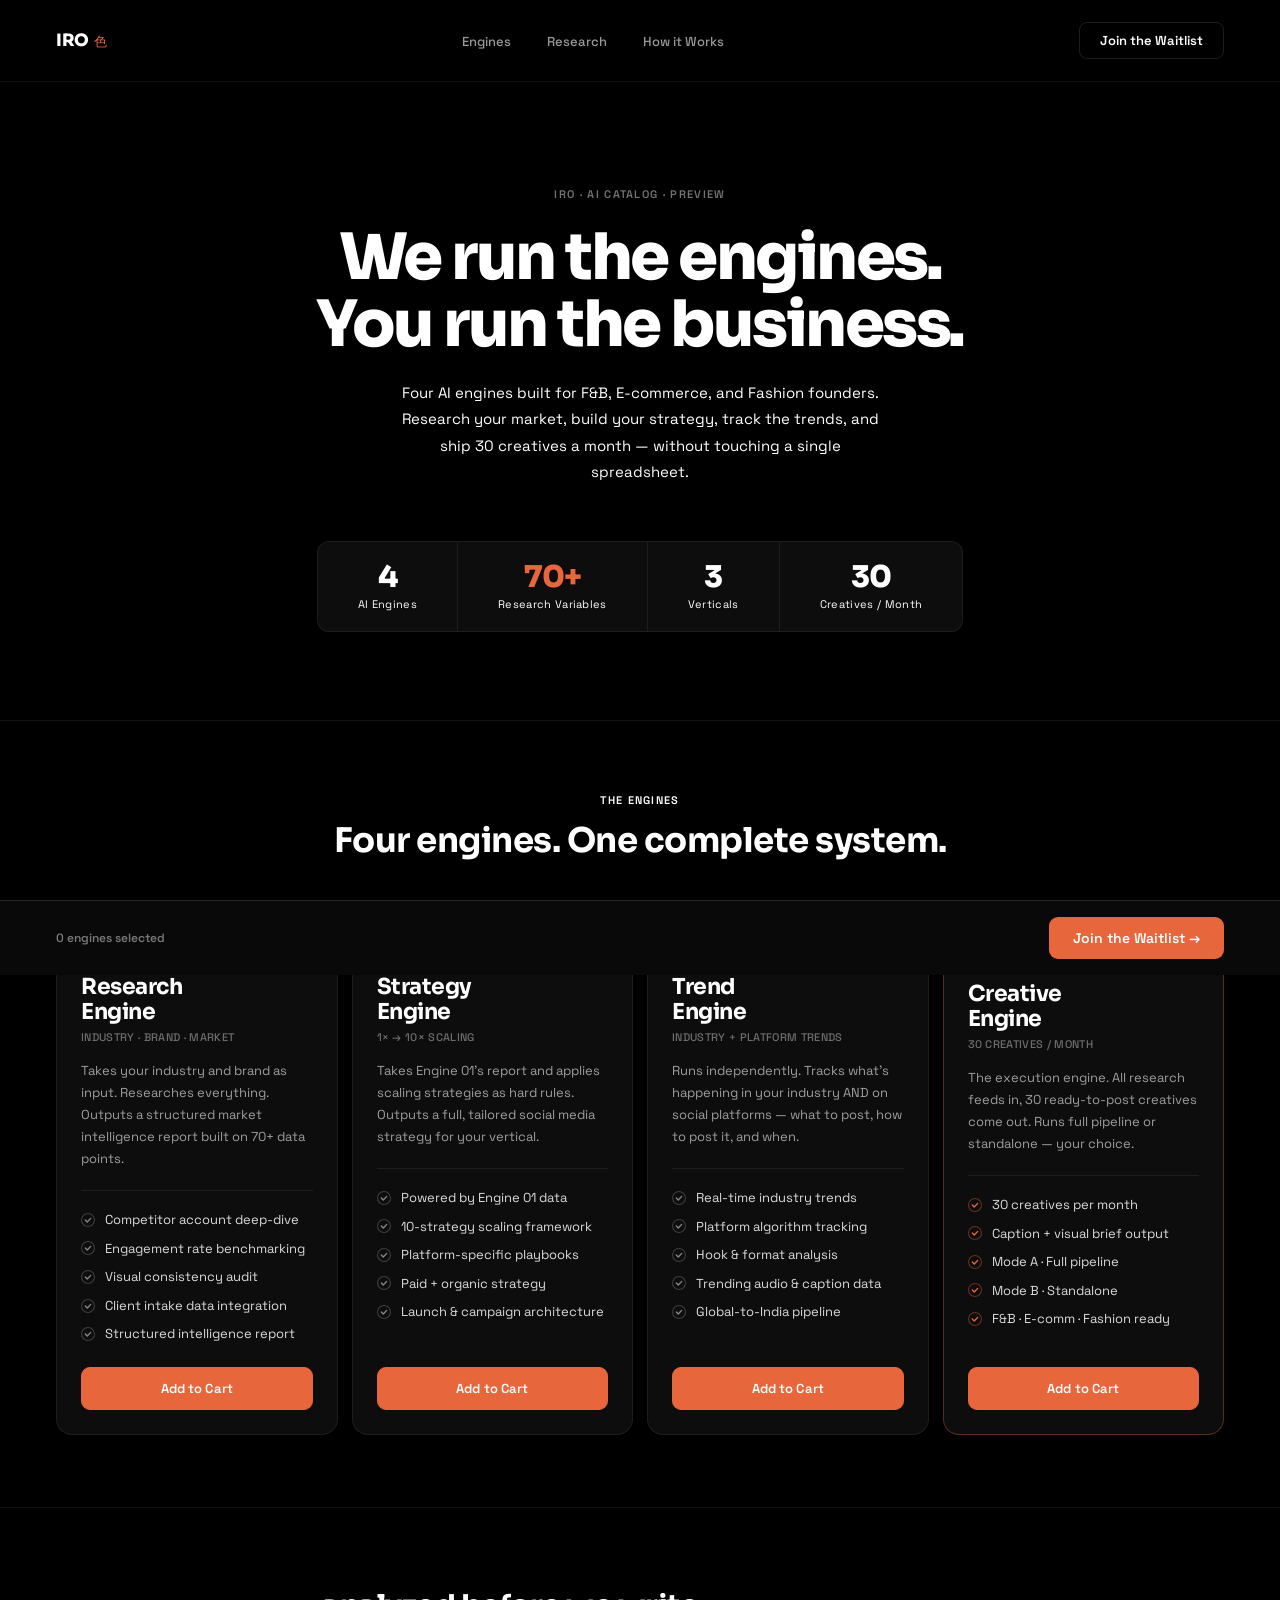
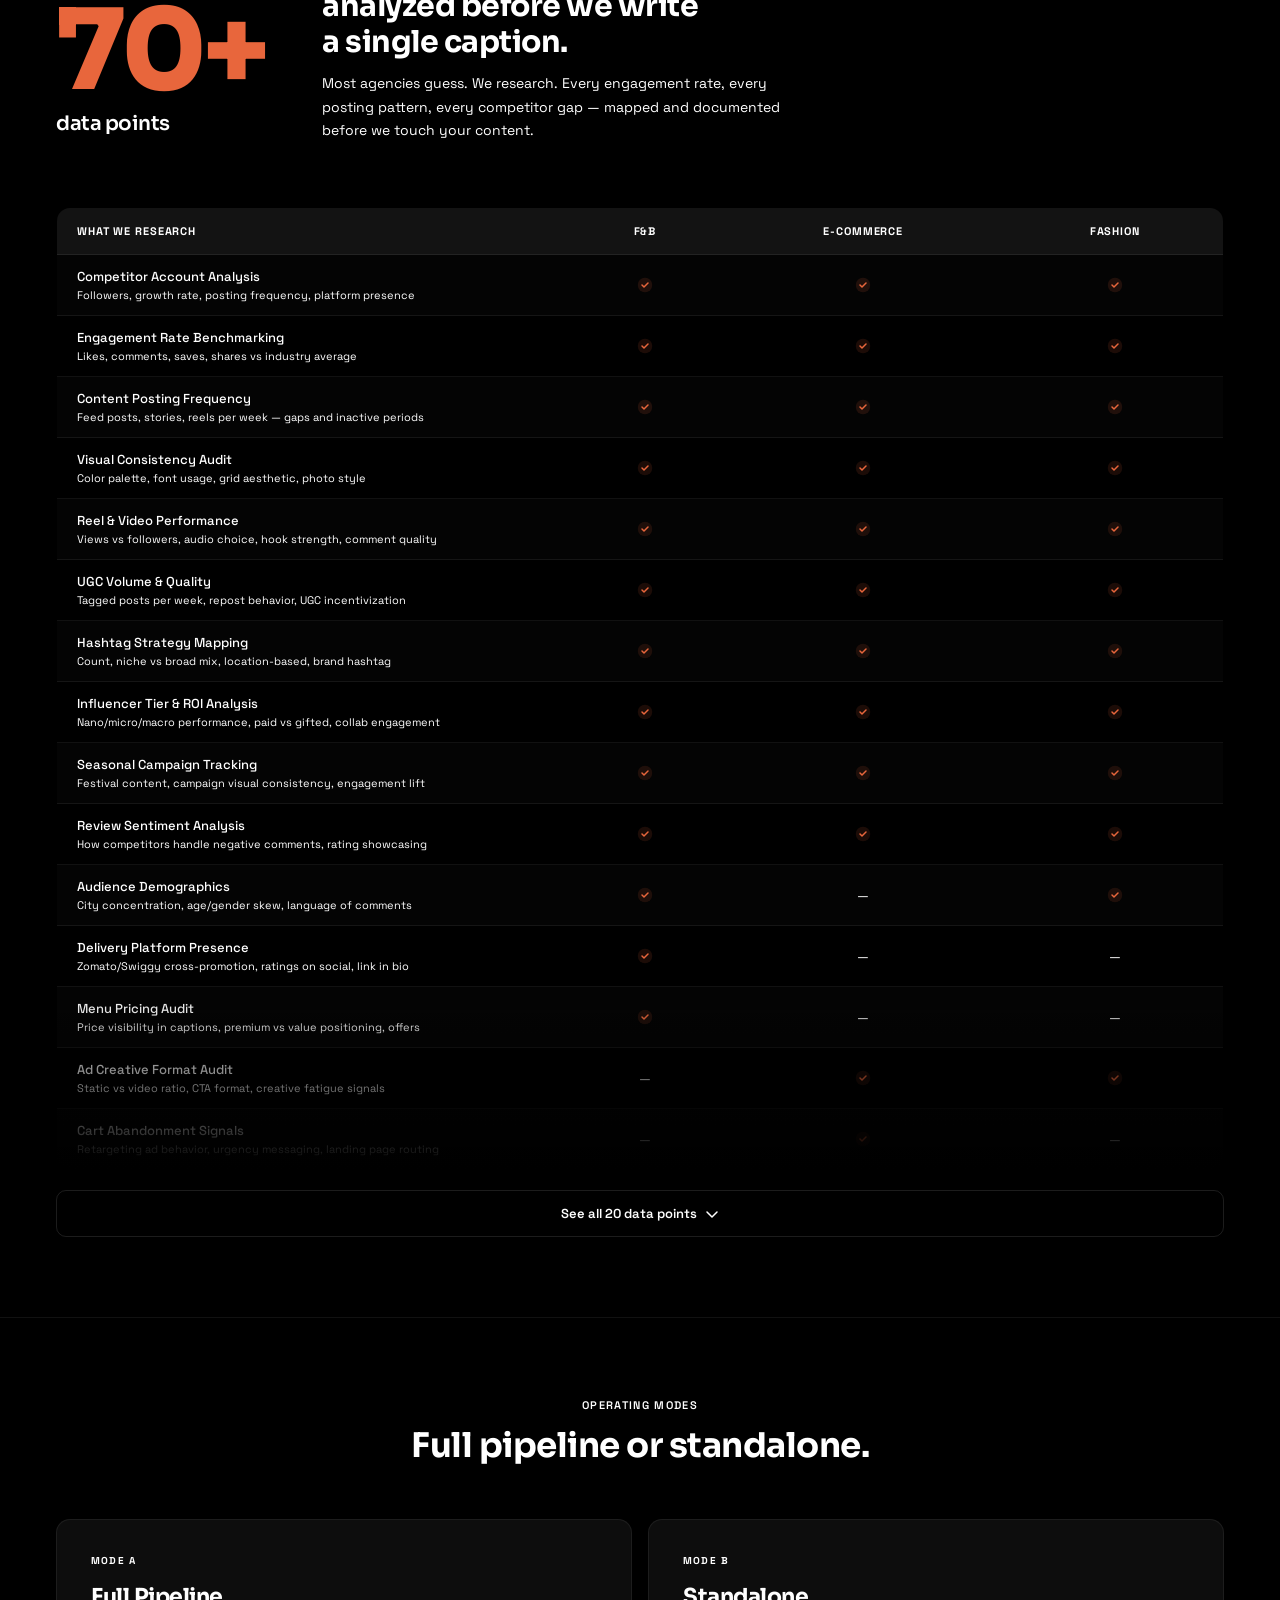
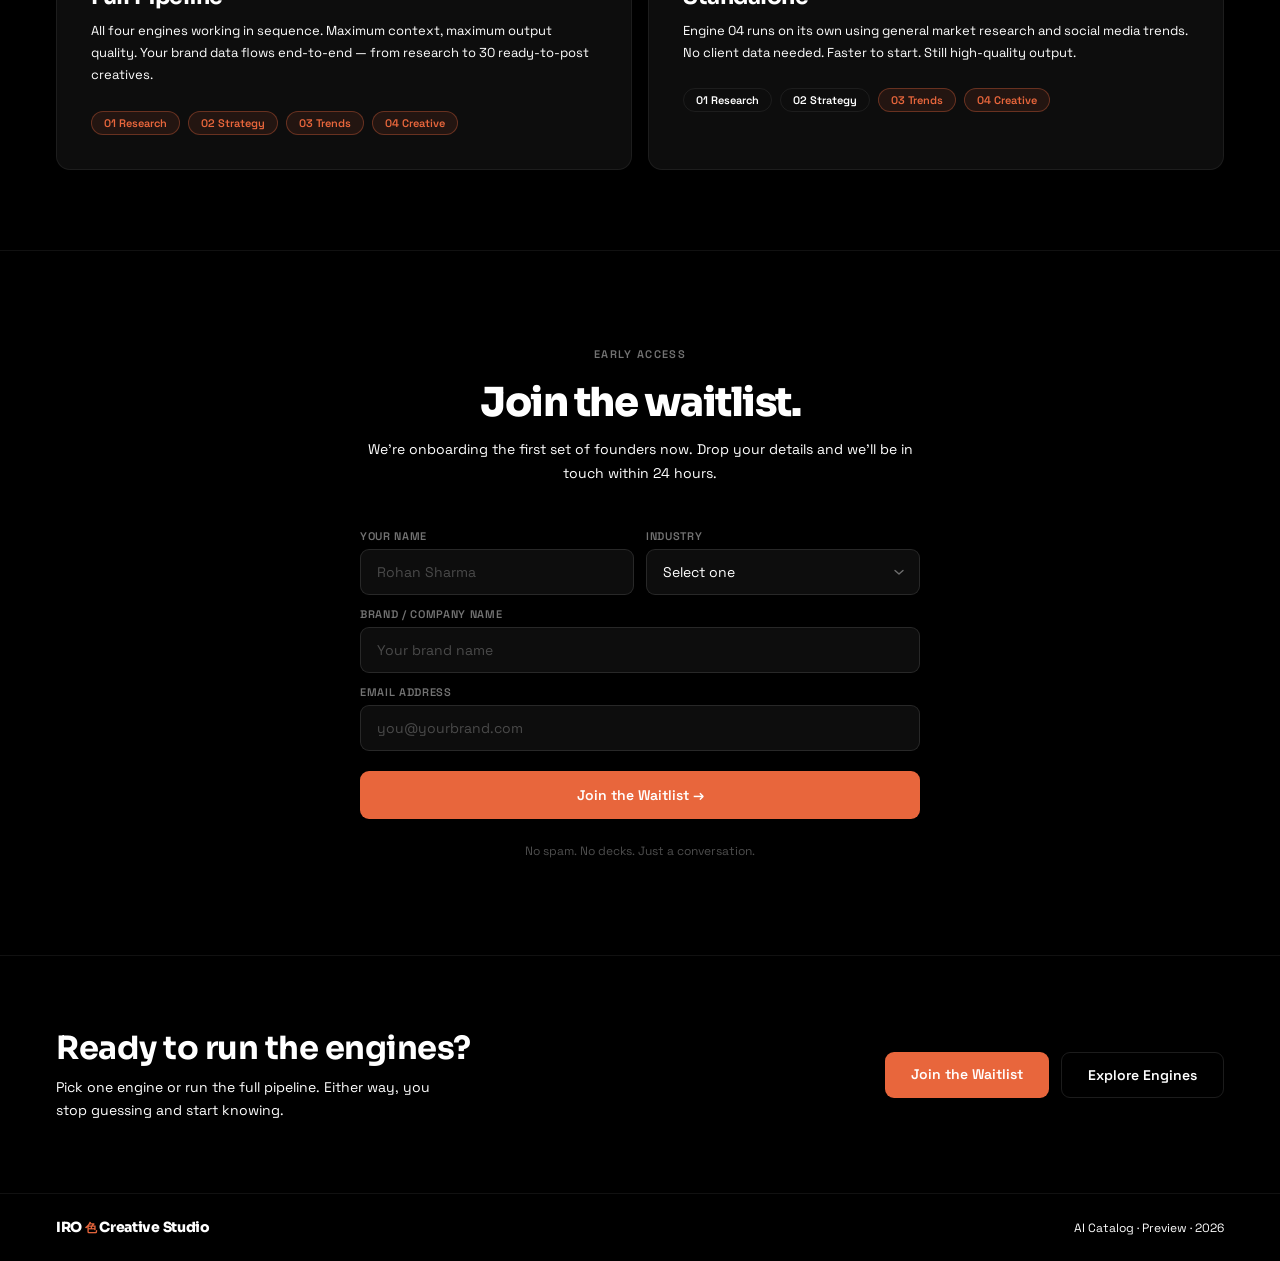
==== engines/index.html @ ab54329a "Add files via upload" ====
<!DOCTYPE html>
<html lang="en">
<head>
  <meta charset="UTF-8">
  <meta name="viewport" content="width=device-width, initial-scale=1.0">
  <title>IRO AI Engines — Research. Strategy. Trends. Creatives.</title>
  <meta name="description" content="Four AI engines built for F&B, E-commerce, and Fashion founders. Research your market, build your strategy, track trends, and ship 30 creatives a month.">
  <link rel="icon" type="image/svg+xml" href="../favicon.svg">
  <link rel="preconnect" href="https://fonts.googleapis.com">
  <link rel="preconnect" href="https://fonts.gstatic.com" crossorigin>
  <link href="https://fonts.googleapis.com/css2?family=Sora:wght@200;300;400;600;700;800&family=Space+Grotesk:wght@300;400;500;600;700&family=Noto+Serif+JP:wght@400;700&display=swap" rel="stylesheet">
  <link rel="stylesheet" href="../css/engines.css">
</head>
<body>

  <!-- NAV -->
  <nav>
    <a href="../" class="nav-logo">
      <span class="nav-logo-iro">IRO</span>
      <span class="nav-logo-kanji">色</span>
    </a>
    <ul class="nav-links">
      <li><a href="#engines">Engines</a></li>
      <li><a href="#research">Research</a></li>
      <li><a href="#modes">How it Works</a></li>
    </ul>
    <a href="#waitlist" class="nav-cta">Join the Waitlist</a>
  </nav>

  <!-- HERO -->
  <section class="hero">
    <span class="hero-eyebrow">IRO · AI Catalog · Preview</span>
    <h1>We run the engines.<br>You run the business.</h1>
    <p class="hero-desc">Four AI engines built for F&B, E-commerce, and Fashion founders. Research your market, build your strategy, track the trends, and ship 30 creatives a month — without touching a single spreadsheet.</p>
    <div class="hero-stats">
      <div class="hero-stat">
        <span class="hero-stat-n">4</span>
        <span class="hero-stat-l">AI Engines</span>
      </div>
      <div class="hero-stat">
        <span class="hero-stat-n accent">70+</span>
        <span class="hero-stat-l">Research Variables</span>
      </div>
      <div class="hero-stat">
        <span class="hero-stat-n">3</span>
        <span class="hero-stat-l">Verticals</span>
      </div>
      <div class="hero-stat">
        <span class="hero-stat-n">30</span>
        <span class="hero-stat-l">Creatives / Month</span>
      </div>
    </div>
  </section>

  <!-- ENGINE CARDS -->
  <section class="engines-section" id="engines">
    <p class="section-eyebrow">The Engines</p>
    <h2 class="section-title">Four engines. One complete system.</h2>

    <div class="cards-grid">

      <!-- 01 -->
      <div class="engine-card" id="card-1">
        <div class="card-top"><span class="card-num">ENGINE 01</span></div>
        <h3 class="card-name">Research<br>Engine</h3>
        <p class="card-tagline">Industry · Brand · Market</p>
        <p class="card-desc">Takes your industry and brand as input. Researches everything. Outputs a structured market intelligence report built on 70+ data points.</p>
        <ul class="card-features">
          <li>
            <svg class="check-reg" viewBox="0 0 13 13" fill="none"><circle cx="6.5" cy="6.5" r="6" stroke="rgba(255,255,255,0.2)" stroke-width="1"/><path d="M4 6.5L5.8 8.3L9 5" stroke="rgba(255,255,255,0.5)" stroke-width="1.3" stroke-linecap="round" stroke-linejoin="round"/></svg>
            Competitor account deep-dive
          </li>
          <li>
            <svg class="check-reg" viewBox="0 0 13 13" fill="none"><circle cx="6.5" cy="6.5" r="6" stroke="rgba(255,255,255,0.2)" stroke-width="1"/><path d="M4 6.5L5.8 8.3L9 5" stroke="rgba(255,255,255,0.5)" stroke-width="1.3" stroke-linecap="round" stroke-linejoin="round"/></svg>
            Engagement rate benchmarking
          </li>
          <li>
            <svg class="check-reg" viewBox="0 0 13 13" fill="none"><circle cx="6.5" cy="6.5" r="6" stroke="rgba(255,255,255,0.2)" stroke-width="1"/><path d="M4 6.5L5.8 8.3L9 5" stroke="rgba(255,255,255,0.5)" stroke-width="1.3" stroke-linecap="round" stroke-linejoin="round"/></svg>
            Visual consistency audit
          </li>
          <li>
            <svg class="check-reg" viewBox="0 0 13 13" fill="none"><circle cx="6.5" cy="6.5" r="6" stroke="rgba(255,255,255,0.2)" stroke-width="1"/><path d="M4 6.5L5.8 8.3L9 5" stroke="rgba(255,255,255,0.5)" stroke-width="1.3" stroke-linecap="round" stroke-linejoin="round"/></svg>
            Client intake data integration
          </li>
          <li>
            <svg class="check-reg" viewBox="0 0 13 13" fill="none"><circle cx="6.5" cy="6.5" r="6" stroke="rgba(255,255,255,0.2)" stroke-width="1"/><path d="M4 6.5L5.8 8.3L9 5" stroke="rgba(255,255,255,0.5)" stroke-width="1.3" stroke-linecap="round" stroke-linejoin="round"/></svg>
            Structured intelligence report
          </li>
        </ul>
        <button class="card-btn" onclick="toggleEngine(1, 'Research Engine', false)">Add to Cart</button>
      </div>

      <!-- 02 -->
      <div class="engine-card" id="card-2">
        <div class="card-top"><span class="card-num">ENGINE 02</span></div>
        <h3 class="card-name">Strategy<br>Engine</h3>
        <p class="card-tagline">1× → 10× Scaling</p>
        <p class="card-desc">Takes Engine 01's report and applies scaling strategies as hard rules. Outputs a full, tailored social media strategy for your vertical.</p>
        <ul class="card-features">
          <li>
            <svg class="check-reg" viewBox="0 0 13 13" fill="none"><circle cx="6.5" cy="6.5" r="6" stroke="rgba(255,255,255,0.2)" stroke-width="1"/><path d="M4 6.5L5.8 8.3L9 5" stroke="rgba(255,255,255,0.5)" stroke-width="1.3" stroke-linecap="round" stroke-linejoin="round"/></svg>
            Powered by Engine 01 data
          </li>
          <li>
            <svg class="check-reg" viewBox="0 0 13 13" fill="none"><circle cx="6.5" cy="6.5" r="6" stroke="rgba(255,255,255,0.2)" stroke-width="1"/><path d="M4 6.5L5.8 8.3L9 5" stroke="rgba(255,255,255,0.5)" stroke-width="1.3" stroke-linecap="round" stroke-linejoin="round"/></svg>
            10-strategy scaling framework
          </li>
          <li>
            <svg class="check-reg" viewBox="0 0 13 13" fill="none"><circle cx="6.5" cy="6.5" r="6" stroke="rgba(255,255,255,0.2)" stroke-width="1"/><path d="M4 6.5L5.8 8.3L9 5" stroke="rgba(255,255,255,0.5)" stroke-width="1.3" stroke-linecap="round" stroke-linejoin="round"/></svg>
            Platform-specific playbooks
          </li>
          <li>
            <svg class="check-reg" viewBox="0 0 13 13" fill="none"><circle cx="6.5" cy="6.5" r="6" stroke="rgba(255,255,255,0.2)" stroke-width="1"/><path d="M4 6.5L5.8 8.3L9 5" stroke="rgba(255,255,255,0.5)" stroke-width="1.3" stroke-linecap="round" stroke-linejoin="round"/></svg>
            Paid + organic strategy
          </li>
          <li>
            <svg class="check-reg" viewBox="0 0 13 13" fill="none"><circle cx="6.5" cy="6.5" r="6" stroke="rgba(255,255,255,0.2)" stroke-width="1"/><path d="M4 6.5L5.8 8.3L9 5" stroke="rgba(255,255,255,0.5)" stroke-width="1.3" stroke-linecap="round" stroke-linejoin="round"/></svg>
            Launch & campaign architecture
          </li>
        </ul>
        <button class="card-btn" onclick="toggleEngine(2, 'Strategy Engine', false)">Add to Cart</button>
      </div>

      <!-- 03 -->
      <div class="engine-card" id="card-3">
        <div class="card-top"><span class="card-num">ENGINE 03</span></div>
        <h3 class="card-name">Trend<br>Engine</h3>
        <p class="card-tagline">Industry + Platform Trends</p>
        <p class="card-desc">Runs independently. Tracks what's happening in your industry AND on social platforms — what to post, how to post it, and when.</p>
        <ul class="card-features">
          <li>
            <svg class="check-reg" viewBox="0 0 13 13" fill="none"><circle cx="6.5" cy="6.5" r="6" stroke="rgba(255,255,255,0.2)" stroke-width="1"/><path d="M4 6.5L5.8 8.3L9 5" stroke="rgba(255,255,255,0.5)" stroke-width="1.3" stroke-linecap="round" stroke-linejoin="round"/></svg>
            Real-time industry trends
          </li>
          <li>
            <svg class="check-reg" viewBox="0 0 13 13" fill="none"><circle cx="6.5" cy="6.5" r="6" stroke="rgba(255,255,255,0.2)" stroke-width="1"/><path d="M4 6.5L5.8 8.3L9 5" stroke="rgba(255,255,255,0.5)" stroke-width="1.3" stroke-linecap="round" stroke-linejoin="round"/></svg>
            Platform algorithm tracking
          </li>
          <li>
            <svg class="check-reg" viewBox="0 0 13 13" fill="none"><circle cx="6.5" cy="6.5" r="6" stroke="rgba(255,255,255,0.2)" stroke-width="1"/><path d="M4 6.5L5.8 8.3L9 5" stroke="rgba(255,255,255,0.5)" stroke-width="1.3" stroke-linecap="round" stroke-linejoin="round"/></svg>
            Hook & format analysis
          </li>
          <li>
            <svg class="check-reg" viewBox="0 0 13 13" fill="none"><circle cx="6.5" cy="6.5" r="6" stroke="rgba(255,255,255,0.2)" stroke-width="1"/><path d="M4 6.5L5.8 8.3L9 5" stroke="rgba(255,255,255,0.5)" stroke-width="1.3" stroke-linecap="round" stroke-linejoin="round"/></svg>
            Trending audio & caption data
          </li>
          <li>
            <svg class="check-reg" viewBox="0 0 13 13" fill="none"><circle cx="6.5" cy="6.5" r="6" stroke="rgba(255,255,255,0.2)" stroke-width="1"/><path d="M4 6.5L5.8 8.3L9 5" stroke="rgba(255,255,255,0.5)" stroke-width="1.3" stroke-linecap="round" stroke-linejoin="round"/></svg>
            Global-to-India pipeline
          </li>
        </ul>
        <button class="card-btn" onclick="toggleEngine(3, 'Trend Engine', false)">Add to Cart</button>
      </div>

      <!-- 04 — FEATURED -->
      <div class="engine-card featured" id="card-4">
        <div class="card-top">
          <span class="card-num">ENGINE 04</span>
          <span class="card-badge">Core Output</span>
        </div>
        <h3 class="card-name">Creative<br>Engine</h3>
        <p class="card-tagline">30 Creatives / Month</p>
        <p class="card-desc">The execution engine. All research feeds in, 30 ready-to-post creatives come out. Runs full pipeline or standalone — your choice.</p>
        <ul class="card-features">
          <li>
            <svg class="check-feat" viewBox="0 0 13 13" fill="none"><circle cx="6.5" cy="6.5" r="6" stroke="rgba(232,102,60,0.4)" stroke-width="1"/><path d="M4 6.5L5.8 8.3L9 5" stroke="#E8663C" stroke-width="1.3" stroke-linecap="round" stroke-linejoin="round"/></svg>
            30 creatives per month
          </li>
          <li>
            <svg class="check-feat" viewBox="0 0 13 13" fill="none"><circle cx="6.5" cy="6.5" r="6" stroke="rgba(232,102,60,0.4)" stroke-width="1"/><path d="M4 6.5L5.8 8.3L9 5" stroke="#E8663C" stroke-width="1.3" stroke-linecap="round" stroke-linejoin="round"/></svg>
            Caption + visual brief output
          </li>
          <li>
            <svg class="check-feat" viewBox="0 0 13 13" fill="none"><circle cx="6.5" cy="6.5" r="6" stroke="rgba(232,102,60,0.4)" stroke-width="1"/><path d="M4 6.5L5.8 8.3L9 5" stroke="#E8663C" stroke-width="1.3" stroke-linecap="round" stroke-linejoin="round"/></svg>
            Mode A · Full pipeline
          </li>
          <li>
            <svg class="check-feat" viewBox="0 0 13 13" fill="none"><circle cx="6.5" cy="6.5" r="6" stroke="rgba(232,102,60,0.4)" stroke-width="1"/><path d="M4 6.5L5.8 8.3L9 5" stroke="#E8663C" stroke-width="1.3" stroke-linecap="round" stroke-linejoin="round"/></svg>
            Mode B · Standalone
          </li>
          <li>
            <svg class="check-feat" viewBox="0 0 13 13" fill="none"><circle cx="6.5" cy="6.5" r="6" stroke="rgba(232,102,60,0.4)" stroke-width="1"/><path d="M4 6.5L5.8 8.3L9 5" stroke="#E8663C" stroke-width="1.3" stroke-linecap="round" stroke-linejoin="round"/></svg>
            F&B · E-comm · Fashion ready
          </li>
        </ul>
        <button class="card-btn" onclick="toggleEngine(4, 'Creative Engine', true)">Add to Cart</button>
      </div>

    </div>
  </section>

  <!-- RESEARCH TABLE -->
  <section class="table-section" id="research">

    <div class="table-intro">
      <div class="table-intro-left">
        <span class="table-intro-num">70+</span>
        <span class="table-intro-unit">data points</span>
      </div>
      <div class="table-intro-right">
        <h2 class="table-intro-headline">analyzed before we write<br>a single caption.</h2>
        <p class="table-intro-sub">Most agencies guess. We research. Every engagement rate, every posting pattern, every competitor gap — mapped and documented before we touch your content.</p>
      </div>
    </div>

    <div class="table-wrap" id="tableWrap">
    <table class="research-table">
      <thead>
        <tr>
          <th style="width:44%">What we research</th>
          <th>F&B</th>
          <th>E-Commerce</th>
          <th>Fashion</th>
        </tr>
      </thead>
      <tbody id="tableVisible">
        <tr>
          <td><span class="row-label">Competitor Account Analysis</span><span class="row-sub">Followers, growth rate, posting frequency, platform presence</span></td>
          <td><svg class="chk" viewBox="0 0 16 16" fill="none"><circle cx="8" cy="8" r="7.25" fill="#E8663C" opacity="0.12"/><path d="M5 8L7 10L11 6" stroke="#E8663C" stroke-width="1.5" stroke-linecap="round" stroke-linejoin="round"/></svg></td>
          <td><svg class="chk" viewBox="0 0 16 16" fill="none"><circle cx="8" cy="8" r="7.25" fill="#E8663C" opacity="0.12"/><path d="M5 8L7 10L11 6" stroke="#E8663C" stroke-width="1.5" stroke-linecap="round" stroke-linejoin="round"/></svg></td>
          <td><svg class="chk" viewBox="0 0 16 16" fill="none"><circle cx="8" cy="8" r="7.25" fill="#E8663C" opacity="0.12"/><path d="M5 8L7 10L11 6" stroke="#E8663C" stroke-width="1.5" stroke-linecap="round" stroke-linejoin="round"/></svg></td>
        </tr>
        <tr>
          <td><span class="row-label">Engagement Rate Benchmarking</span><span class="row-sub">Likes, comments, saves, shares vs industry average</span></td>
          <td><svg class="chk" viewBox="0 0 16 16" fill="none"><circle cx="8" cy="8" r="7.25" fill="#E8663C" opacity="0.12"/><path d="M5 8L7 10L11 6" stroke="#E8663C" stroke-width="1.5" stroke-linecap="round" stroke-linejoin="round"/></svg></td>
          <td><svg class="chk" viewBox="0 0 16 16" fill="none"><circle cx="8" cy="8" r="7.25" fill="#E8663C" opacity="0.12"/><path d="M5 8L7 10L11 6" stroke="#E8663C" stroke-width="1.5" stroke-linecap="round" stroke-linejoin="round"/></svg></td>
          <td><svg class="chk" viewBox="0 0 16 16" fill="none"><circle cx="8" cy="8" r="7.25" fill="#E8663C" opacity="0.12"/><path d="M5 8L7 10L11 6" stroke="#E8663C" stroke-width="1.5" stroke-linecap="round" stroke-linejoin="round"/></svg></td>
        </tr>
        <tr>
          <td><span class="row-label">Content Posting Frequency</span><span class="row-sub">Feed posts, stories, reels per week — gaps and inactive periods</span></td>
          <td><svg class="chk" viewBox="0 0 16 16" fill="none"><circle cx="8" cy="8" r="7.25" fill="#E8663C" opacity="0.12"/><path d="M5 8L7 10L11 6" stroke="#E8663C" stroke-width="1.5" stroke-linecap="round" stroke-linejoin="round"/></svg></td>
          <td><svg class="chk" viewBox="0 0 16 16" fill="none"><circle cx="8" cy="8" r="7.25" fill="#E8663C" opacity="0.12"/><path d="M5 8L7 10L11 6" stroke="#E8663C" stroke-width="1.5" stroke-linecap="round" stroke-linejoin="round"/></svg></td>
          <td><svg class="chk" viewBox="0 0 16 16" fill="none"><circle cx="8" cy="8" r="7.25" fill="#E8663C" opacity="0.12"/><path d="M5 8L7 10L11 6" stroke="#E8663C" stroke-width="1.5" stroke-linecap="round" stroke-linejoin="round"/></svg></td>
        </tr>
        <tr>
          <td><span class="row-label">Visual Consistency Audit</span><span class="row-sub">Color palette, font usage, grid aesthetic, photo style</span></td>
          <td><svg class="chk" viewBox="0 0 16 16" fill="none"><circle cx="8" cy="8" r="7.25" fill="#E8663C" opacity="0.12"/><path d="M5 8L7 10L11 6" stroke="#E8663C" stroke-width="1.5" stroke-linecap="round" stroke-linejoin="round"/></svg></td>
          <td><svg class="chk" viewBox="0 0 16 16" fill="none"><circle cx="8" cy="8" r="7.25" fill="#E8663C" opacity="0.12"/><path d="M5 8L7 10L11 6" stroke="#E8663C" stroke-width="1.5" stroke-linecap="round" stroke-linejoin="round"/></svg></td>
          <td><svg class="chk" viewBox="0 0 16 16" fill="none"><circle cx="8" cy="8" r="7.25" fill="#E8663C" opacity="0.12"/><path d="M5 8L7 10L11 6" stroke="#E8663C" stroke-width="1.5" stroke-linecap="round" stroke-linejoin="round"/></svg></td>
        </tr>
        <tr>
          <td><span class="row-label">Reel & Video Performance</span><span class="row-sub">Views vs followers, audio choice, hook strength, comment quality</span></td>
          <td><svg class="chk" viewBox="0 0 16 16" fill="none"><circle cx="8" cy="8" r="7.25" fill="#E8663C" opacity="0.12"/><path d="M5 8L7 10L11 6" stroke="#E8663C" stroke-width="1.5" stroke-linecap="round" stroke-linejoin="round"/></svg></td>
          <td><svg class="chk" viewBox="0 0 16 16" fill="none"><circle cx="8" cy="8" r="7.25" fill="#E8663C" opacity="0.12"/><path d="M5 8L7 10L11 6" stroke="#E8663C" stroke-width="1.5" stroke-linecap="round" stroke-linejoin="round"/></svg></td>
          <td><svg class="chk" viewBox="0 0 16 16" fill="none"><circle cx="8" cy="8" r="7.25" fill="#E8663C" opacity="0.12"/><path d="M5 8L7 10L11 6" stroke="#E8663C" stroke-width="1.5" stroke-linecap="round" stroke-linejoin="round"/></svg></td>
        </tr>
        <tr>
          <td><span class="row-label">UGC Volume & Quality</span><span class="row-sub">Tagged posts per week, repost behavior, UGC incentivization</span></td>
          <td><svg class="chk" viewBox="0 0 16 16" fill="none"><circle cx="8" cy="8" r="7.25" fill="#E8663C" opacity="0.12"/><path d="M5 8L7 10L11 6" stroke="#E8663C" stroke-width="1.5" stroke-linecap="round" stroke-linejoin="round"/></svg></td>
          <td><svg class="chk" viewBox="0 0 16 16" fill="none"><circle cx="8" cy="8" r="7.25" fill="#E8663C" opacity="0.12"/><path d="M5 8L7 10L11 6" stroke="#E8663C" stroke-width="1.5" stroke-linecap="round" stroke-linejoin="round"/></svg></td>
          <td><svg class="chk" viewBox="0 0 16 16" fill="none"><circle cx="8" cy="8" r="7.25" fill="#E8663C" opacity="0.12"/><path d="M5 8L7 10L11 6" stroke="#E8663C" stroke-width="1.5" stroke-linecap="round" stroke-linejoin="round"/></svg></td>
        </tr>
        <tr>
          <td><span class="row-label">Hashtag Strategy Mapping</span><span class="row-sub">Count, niche vs broad mix, location-based, brand hashtag</span></td>
          <td><svg class="chk" viewBox="0 0 16 16" fill="none"><circle cx="8" cy="8" r="7.25" fill="#E8663C" opacity="0.12"/><path d="M5 8L7 10L11 6" stroke="#E8663C" stroke-width="1.5" stroke-linecap="round" stroke-linejoin="round"/></svg></td>
          <td><svg class="chk" viewBox="0 0 16 16" fill="none"><circle cx="8" cy="8" r="7.25" fill="#E8663C" opacity="0.12"/><path d="M5 8L7 10L11 6" stroke="#E8663C" stroke-width="1.5" stroke-linecap="round" stroke-linejoin="round"/></svg></td>
          <td><svg class="chk" viewBox="0 0 16 16" fill="none"><circle cx="8" cy="8" r="7.25" fill="#E8663C" opacity="0.12"/><path d="M5 8L7 10L11 6" stroke="#E8663C" stroke-width="1.5" stroke-linecap="round" stroke-linejoin="round"/></svg></td>
        </tr>
        <tr>
          <td><span class="row-label">Influencer Tier & ROI Analysis</span><span class="row-sub">Nano/micro/macro performance, paid vs gifted, collab engagement</span></td>
          <td><svg class="chk" viewBox="0 0 16 16" fill="none"><circle cx="8" cy="8" r="7.25" fill="#E8663C" opacity="0.12"/><path d="M5 8L7 10L11 6" stroke="#E8663C" stroke-width="1.5" stroke-linecap="round" stroke-linejoin="round"/></svg></td>
          <td><svg class="chk" viewBox="0 0 16 16" fill="none"><circle cx="8" cy="8" r="7.25" fill="#E8663C" opacity="0.12"/><path d="M5 8L7 10L11 6" stroke="#E8663C" stroke-width="1.5" stroke-linecap="round" stroke-linejoin="round"/></svg></td>
          <td><svg class="chk" viewBox="0 0 16 16" fill="none"><circle cx="8" cy="8" r="7.25" fill="#E8663C" opacity="0.12"/><path d="M5 8L7 10L11 6" stroke="#E8663C" stroke-width="1.5" stroke-linecap="round" stroke-linejoin="round"/></svg></td>
        </tr>
        <tr>
          <td><span class="row-label">Seasonal Campaign Tracking</span><span class="row-sub">Festival content, campaign visual consistency, engagement lift</span></td>
          <td><svg class="chk" viewBox="0 0 16 16" fill="none"><circle cx="8" cy="8" r="7.25" fill="#E8663C" opacity="0.12"/><path d="M5 8L7 10L11 6" stroke="#E8663C" stroke-width="1.5" stroke-linecap="round" stroke-linejoin="round"/></svg></td>
          <td><svg class="chk" viewBox="0 0 16 16" fill="none"><circle cx="8" cy="8" r="7.25" fill="#E8663C" opacity="0.12"/><path d="M5 8L7 10L11 6" stroke="#E8663C" stroke-width="1.5" stroke-linecap="round" stroke-linejoin="round"/></svg></td>
          <td><svg class="chk" viewBox="0 0 16 16" fill="none"><circle cx="8" cy="8" r="7.25" fill="#E8663C" opacity="0.12"/><path d="M5 8L7 10L11 6" stroke="#E8663C" stroke-width="1.5" stroke-linecap="round" stroke-linejoin="round"/></svg></td>
        </tr>
        <tr>
          <td><span class="row-label">Review Sentiment Analysis</span><span class="row-sub">How competitors handle negative comments, rating showcasing</span></td>
          <td><svg class="chk" viewBox="0 0 16 16" fill="none"><circle cx="8" cy="8" r="7.25" fill="#E8663C" opacity="0.12"/><path d="M5 8L7 10L11 6" stroke="#E8663C" stroke-width="1.5" stroke-linecap="round" stroke-linejoin="round"/></svg></td>
          <td><svg class="chk" viewBox="0 0 16 16" fill="none"><circle cx="8" cy="8" r="7.25" fill="#E8663C" opacity="0.12"/><path d="M5 8L7 10L11 6" stroke="#E8663C" stroke-width="1.5" stroke-linecap="round" stroke-linejoin="round"/></svg></td>
          <td><svg class="chk" viewBox="0 0 16 16" fill="none"><circle cx="8" cy="8" r="7.25" fill="#E8663C" opacity="0.12"/><path d="M5 8L7 10L11 6" stroke="#E8663C" stroke-width="1.5" stroke-linecap="round" stroke-linejoin="round"/></svg></td>
        </tr>
        <tr>
          <td><span class="row-label">Audience Demographics</span><span class="row-sub">City concentration, age/gender skew, language of comments</span></td>
          <td><svg class="chk" viewBox="0 0 16 16" fill="none"><circle cx="8" cy="8" r="7.25" fill="#E8663C" opacity="0.12"/><path d="M5 8L7 10L11 6" stroke="#E8663C" stroke-width="1.5" stroke-linecap="round" stroke-linejoin="round"/></svg></td>
          <td class="cell-no">—</td>
          <td><svg class="chk" viewBox="0 0 16 16" fill="none"><circle cx="8" cy="8" r="7.25" fill="#E8663C" opacity="0.12"/><path d="M5 8L7 10L11 6" stroke="#E8663C" stroke-width="1.5" stroke-linecap="round" stroke-linejoin="round"/></svg></td>
        </tr>
        <tr>
          <td><span class="row-label">Delivery Platform Presence</span><span class="row-sub">Zomato/Swiggy cross-promotion, ratings on social, link in bio</span></td>
          <td><svg class="chk" viewBox="0 0 16 16" fill="none"><circle cx="8" cy="8" r="7.25" fill="#E8663C" opacity="0.12"/><path d="M5 8L7 10L11 6" stroke="#E8663C" stroke-width="1.5" stroke-linecap="round" stroke-linejoin="round"/></svg></td>
          <td class="cell-no">—</td>
          <td class="cell-no">—</td>
        </tr>
        <tr>
          <td><span class="row-label">Menu Pricing Audit</span><span class="row-sub">Price visibility in captions, premium vs value positioning, offers</span></td>
          <td><svg class="chk" viewBox="0 0 16 16" fill="none"><circle cx="8" cy="8" r="7.25" fill="#E8663C" opacity="0.12"/><path d="M5 8L7 10L11 6" stroke="#E8663C" stroke-width="1.5" stroke-linecap="round" stroke-linejoin="round"/></svg></td>
          <td class="cell-no">—</td>
          <td class="cell-no">—</td>
        </tr>
        <tr>
          <td><span class="row-label">Ad Creative Format Audit</span><span class="row-sub">Static vs video ratio, CTA format, creative fatigue signals</span></td>
          <td class="cell-no">—</td>
          <td><svg class="chk" viewBox="0 0 16 16" fill="none"><circle cx="8" cy="8" r="7.25" fill="#E8663C" opacity="0.12"/><path d="M5 8L7 10L11 6" stroke="#E8663C" stroke-width="1.5" stroke-linecap="round" stroke-linejoin="round"/></svg></td>
          <td><svg class="chk" viewBox="0 0 16 16" fill="none"><circle cx="8" cy="8" r="7.25" fill="#E8663C" opacity="0.12"/><path d="M5 8L7 10L11 6" stroke="#E8663C" stroke-width="1.5" stroke-linecap="round" stroke-linejoin="round"/></svg></td>
        </tr>
        <tr>
          <td><span class="row-label">Cart Abandonment Signals</span><span class="row-sub">Retargeting ad behavior, urgency messaging, landing page routing</span></td>
          <td class="cell-no">—</td>
          <td><svg class="chk" viewBox="0 0 16 16" fill="none"><circle cx="8" cy="8" r="7.25" fill="#E8663C" opacity="0.12"/><path d="M5 8L7 10L11 6" stroke="#E8663C" stroke-width="1.5" stroke-linecap="round" stroke-linejoin="round"/></svg></td>
          <td class="cell-no">—</td>
        </tr>
      </tbody>
      <!-- rows 16–20 hidden until "See more" -->
      <tbody id="tableExtra" class="table-extra-rows">
        <tr>
          <td><span class="row-label">Platform Diversification</span><span class="row-sub">Which platforms active, content repurposing, strongest channel</span></td>
          <td class="cell-no">—</td>
          <td><svg class="chk" viewBox="0 0 16 16" fill="none"><circle cx="8" cy="8" r="7.25" fill="#E8663C" opacity="0.12"/><path d="M5 8L7 10L11 6" stroke="#E8663C" stroke-width="1.5" stroke-linecap="round" stroke-linejoin="round"/></svg></td>
          <td><svg class="chk" viewBox="0 0 16 16" fill="none"><circle cx="8" cy="8" r="7.25" fill="#E8663C" opacity="0.12"/><path d="M5 8L7 10L11 6" stroke="#E8663C" stroke-width="1.5" stroke-linecap="round" stroke-linejoin="round"/></svg></td>
        </tr>
        <tr>
          <td><span class="row-label">Trend Adoption Speed</span><span class="row-sub">Days from trend emergence to post, lead vs follow patterns</span></td>
          <td class="cell-no">—</td>
          <td><svg class="chk" viewBox="0 0 16 16" fill="none"><circle cx="8" cy="8" r="7.25" fill="#E8663C" opacity="0.12"/><path d="M5 8L7 10L11 6" stroke="#E8663C" stroke-width="1.5" stroke-linecap="round" stroke-linejoin="round"/></svg></td>
          <td><svg class="chk" viewBox="0 0 16 16" fill="none"><circle cx="8" cy="8" r="7.25" fill="#E8663C" opacity="0.12"/><path d="M5 8L7 10L11 6" stroke="#E8663C" stroke-width="1.5" stroke-linecap="round" stroke-linejoin="round"/></svg></td>
        </tr>
        <tr>
          <td><span class="row-label">Lookbook & Try-On Content</span><span class="row-sub">Format, model diversity, engagement vs product-only posts</span></td>
          <td class="cell-no">—</td>
          <td class="cell-no">—</td>
          <td><svg class="chk" viewBox="0 0 16 16" fill="none"><circle cx="8" cy="8" r="7.25" fill="#E8663C" opacity="0.12"/><path d="M5 8L7 10L11 6" stroke="#E8663C" stroke-width="1.5" stroke-linecap="round" stroke-linejoin="round"/></svg></td>
        </tr>
        <tr>
          <td><span class="row-label">Size Inclusivity Signals</span><span class="row-sub">Size range in content, model diversity, caption language</span></td>
          <td class="cell-no">—</td>
          <td class="cell-no">—</td>
          <td><svg class="chk" viewBox="0 0 16 16" fill="none"><circle cx="8" cy="8" r="7.25" fill="#E8663C" opacity="0.12"/><path d="M5 8L7 10L11 6" stroke="#E8663C" stroke-width="1.5" stroke-linecap="round" stroke-linejoin="round"/></svg></td>
        </tr>
        <tr>
          <td><span class="row-label">Sustainability Messaging Audit</span><span class="row-sub">Greenwashing signals, certifications, sourcing transparency</span></td>
          <td class="cell-no">—</td>
          <td class="cell-no">—</td>
          <td><svg class="chk" viewBox="0 0 16 16" fill="none"><circle cx="8" cy="8" r="7.25" fill="#E8663C" opacity="0.12"/><path d="M5 8L7 10L11 6" stroke="#E8663C" stroke-width="1.5" stroke-linecap="round" stroke-linejoin="round"/></svg></td>
        </tr>
      </tbody>
    </table>

    <div class="table-gradient" id="tableGradient"></div>
    </div>

    <button class="see-more-btn" id="seeMoreBtn" onclick="toggleTable()">
      <span id="seeMoreLabel">See all 20 data points</span>
      <svg width="14" height="14" viewBox="0 0 14 14" fill="none">
        <path d="M2 5L7 10L12 5" stroke="currentColor" stroke-width="1.5" stroke-linecap="round" stroke-linejoin="round"/>
      </svg>
    </button>

  </section>

  <!-- MODES -->
  <section class="modes-section" id="modes">
    <p class="section-eyebrow">Operating Modes</p>
    <h2 class="section-title">Full pipeline or standalone.</h2>
    <div class="modes-grid">
      <div class="mode-card">
        <span class="mode-label">Mode A</span>
        <h3 class="mode-name">Full Pipeline</h3>
        <p class="mode-desc">All four engines working in sequence. Maximum context, maximum output quality. Your brand data flows end-to-end — from research to 30 ready-to-post creatives.</p>
        <div class="mode-tags">
          <span class="mode-tag on">01 Research</span>
          <span class="mode-tag on">02 Strategy</span>
          <span class="mode-tag on">03 Trends</span>
          <span class="mode-tag on">04 Creative</span>
        </div>
      </div>
      <div class="mode-card">
        <span class="mode-label">Mode B</span>
        <h3 class="mode-name">Standalone</h3>
        <p class="mode-desc">Engine 04 runs on its own using general market research and social media trends. No client data needed. Faster to start. Still high-quality output.</p>
        <div class="mode-tags">
          <span class="mode-tag">01 Research</span>
          <span class="mode-tag">02 Strategy</span>
          <span class="mode-tag on">03 Trends</span>
          <span class="mode-tag on">04 Creative</span>
        </div>
      </div>
    </div>
  </section>

  <!-- WAITLIST -->
  <section class="waitlist-section" id="waitlist">
    <div class="waitlist-inner">
      <span class="waitlist-eyebrow">Early Access</span>
      <h2 class="waitlist-title">Join the waitlist.</h2>
      <p class="waitlist-sub">We're onboarding the first set of founders now. Drop your details and we'll be in touch within 24 hours.</p>

      <form class="waitlist-form" id="waitlistForm" onsubmit="submitWaitlist(event)">
        <div class="form-row">
          <div class="form-field">
            <label for="wl-name">Your Name</label>
            <input type="text" id="wl-name" placeholder="Rohan Sharma" required>
          </div>
          <div class="form-field">
            <label for="wl-industry">Industry</label>
            <select id="wl-industry" required>
              <option value="" disabled selected>Select one</option>
              <option value="fnb">Food & Beverage</option>
              <option value="ecomm">E-Commerce</option>
              <option value="fashion">Fashion & Retail</option>
              <option value="other">Other</option>
            </select>
          </div>
        </div>
        <div class="form-field">
          <label for="wl-brand">Brand / Company Name</label>
          <input type="text" id="wl-brand" placeholder="Your brand name" required>
        </div>
        <div class="form-field">
          <label for="wl-email">Email Address</label>
          <input type="email" id="wl-email" placeholder="you@yourbrand.com" required>
        </div>
        <button type="submit" class="form-submit">Join the Waitlist →</button>
        <p class="form-note">No spam. No decks. Just a conversation.</p>
      </form>

      <div class="waitlist-success" id="waitlistSuccess">
        <div class="success-icon">
          <svg width="22" height="22" viewBox="0 0 22 22" fill="none">
            <path d="M5 11L9 15L17 7" stroke="#E8663C" stroke-width="2" stroke-linecap="round" stroke-linejoin="round"/>
          </svg>
        </div>
        <h3 class="success-title">You're on the list.</h3>
        <p class="success-msg">We'll reach out within 24 hours.<br>Keep building.</p>
      </div>
    </div>
  </section>

  <!-- FOOTER CTA -->
  <section class="footer-cta">
    <div>
      <h2>Ready to run the engines?</h2>
      <p>Pick one engine or run the full pipeline. Either way, you stop guessing and start knowing.</p>
    </div>
    <div class="footer-btns">
      <a href="#waitlist" class="btn-orange">Join the Waitlist</a>
      <a href="#engines" class="btn-ghost">Explore Engines</a>
    </div>
  </section>

  <!-- SITE FOOTER -->
  <div class="site-footer">
    <span class="f-logo">IRO <span class="k">色</span> Creative Studio</span>
    <span class="f-note">AI Catalog · Preview · 2026</span>
  </div>

  <!-- STICKY BAR -->
  <div class="sticky-bar" id="stickyBar">
    <div class="sticky-left">
      <span class="sticky-count" id="stickyCount">0 engines selected</span>
      <div class="sticky-chips" id="stickyChips"></div>
    </div>
    <a href="#waitlist" class="sticky-cta" onclick="scrollToWaitlist(event)">Join the Waitlist →</a>
  </div>


  <script src="../js/engines.js"></script>
</body>
</html>
---- css/engines.css ----
/* ============================================================
   IRO Creative Studio — engines.css
   AI Engines product page styles.
   ============================================================ */

*, *::before, *::after { margin: 0; padding: 0; box-sizing: border-box; }

:root {
  --black:    #000000;
  --surface:  #0D0D0D;
  --surface2: #131313;
  --border:   rgba(255,255,255,0.065);
  --border-md:rgba(255,255,255,0.11);
  --orange:   #E8663C;
  --orange-lo: rgba(232,102,60,0.1);
  --orange-bd: rgba(232,102,60,0.35);
  --white:    #FFFFFF;
  --text:     #FFFFFF;
  --text-dim: #FFFFFF;
  --text-faint:#FFFFFF;
  --font-d: 'Sora', sans-serif;
  --font-b: 'Space Grotesk', sans-serif;
}

html { scroll-behavior: smooth; }
body {
  background: var(--black);
  color: var(--text);
  font-family: var(--font-b);
  min-height: 100vh;
  overflow-x: hidden;
  -webkit-font-smoothing: antialiased;
}

/* ─── NAV ─── */
nav {
  display: flex;
  align-items: center;
  justify-content: space-between;
  padding: 22px 56px;
  border-bottom: 1px solid var(--border);
  position: sticky;
  top: 0;
  background: rgba(0,0,0,0.92);
  backdrop-filter: blur(20px);
  -webkit-backdrop-filter: blur(20px);
  z-index: 100;
}
.nav-logo {
  display: flex;
  align-items: baseline;
  gap: 5px;
  text-decoration: none;
}
.nav-logo-iro {
  font-family: var(--font-d);
  font-weight: 800;
  font-size: 17px;
  color: var(--white);
  letter-spacing: -0.3px;
}
.nav-logo-kanji {
  font-size: 13px;
  color: var(--orange);
}
.nav-links {
  display: flex;
  align-items: center;
  gap: 36px;
  list-style: none;
}
.nav-links a {
  font-size: 13px;
  font-weight: 500;
  color: rgba(255,255,255,0.6);
  text-decoration: none;
  transition: color 0.2s;
}
.nav-links a:hover { color: var(--white); }
.nav-cta {
  font-family: var(--font-b);
  font-size: 13px;
  font-weight: 600;
  color: var(--white);
  background: transparent;
  border: 1px solid var(--border-md);
  border-radius: 8px;
  padding: 9px 20px;
  cursor: pointer;
  text-decoration: none;
  transition: border-color 0.2s, color 0.2s;
}
.nav-cta:hover { border-color: rgba(255,255,255,0.35); }

/* ─── HERO ─── */
.hero {
  text-align: center;
  padding: 100px 56px 88px;
  border-bottom: 1px solid var(--border);
}
.hero-eyebrow {
  display: inline-block;
  font-size: 11px;
  font-weight: 600;
  letter-spacing: 0.12em;
  text-transform: uppercase;
  color: rgba(255,255,255,0.45);
  margin-bottom: 24px;
}
.hero h1 {
  font-family: var(--font-d);
  font-size: clamp(38px, 5vw, 66px);
  font-weight: 800;
  letter-spacing: -2.5px;
  line-height: 1.04;
  color: var(--white);
  margin-bottom: 22px;
}
.hero-desc {
  font-size: 15px;
  line-height: 1.75;
  color: var(--text-dim);
  max-width: 480px;
  margin: 0 auto 56px;
}
.hero-stats {
  display: inline-flex;
  align-items: center;
  border: 1px solid var(--border);
  border-radius: 12px;
  background: var(--surface);
  overflow: hidden;
}
.hero-stat {
  padding: 20px 40px;
  border-right: 1px solid var(--border);
  text-align: center;
}
.hero-stat:last-child { border-right: none; }
.hero-stat-n {
  display: block;
  font-family: var(--font-d);
  font-size: 30px;
  font-weight: 800;
  color: var(--white);
  letter-spacing: -1px;
  line-height: 1;
}
.hero-stat-n.accent { color: var(--orange); }
.hero-stat-l {
  display: block;
  font-size: 11px;
  color: var(--text-dim);
  letter-spacing: 0.03em;
  margin-top: 5px;
}

/* ─── SHARED SECTION ─── */
.section-eyebrow {
  font-size: 11px;
  font-weight: 600;
  letter-spacing: 0.12em;
  text-transform: uppercase;
  color: var(--text-faint);
  text-align: center;
  margin-bottom: 12px;
}
.section-title {
  font-family: var(--font-d);
  font-size: clamp(24px, 3vw, 34px);
  font-weight: 700;
  letter-spacing: -0.5px;
  color: var(--white);
  text-align: center;
  margin-bottom: 52px;
}
.divider { height: 1px; background: var(--border); }

/* ─── ENGINE CARDS ─── */
.engines-section {
  padding: 72px 56px;
  border-bottom: 1px solid var(--border);
}
.cards-grid {
  display: grid;
  grid-template-columns: repeat(4, 1fr);
  gap: 14px;
}
.engine-card {
  background: var(--surface);
  border: 1px solid var(--border);
  border-radius: 16px;
  padding: 28px 24px 24px;
  display: flex;
  flex-direction: column;
  transition: border-color 0.3s ease, box-shadow 0.3s ease;
}
.engine-card:hover {
  border-color: var(--orange-bd);
  box-shadow: 0 0 0 1px var(--orange-lo), 0 8px 40px rgba(232,102,60,0.08);
}
.engine-card.featured {
  border-color: var(--orange-bd);
}
.engine-card.featured:hover {
  border-color: var(--orange);
  box-shadow: 0 0 0 1px rgba(232,102,60,0.25), 0 8px 48px rgba(232,102,60,0.14);
}
.engine-card.selected {
  border-color: var(--orange-bd) !important;
  box-shadow: 0 0 0 1px var(--orange-lo) !important;
}
.engine-card.featured.selected {
  border-color: var(--orange) !important;
}

.card-top {
  display: flex;
  align-items: center;
  justify-content: space-between;
  margin-bottom: 18px;
}
.card-num {
  font-family: var(--font-b);
  font-size: 10px;
  font-weight: 700;
  letter-spacing: 0.12em;
  text-transform: uppercase;
  color: rgba(255,255,255,0.3);
}
.card-badge {
  font-size: 9px;
  font-weight: 700;
  letter-spacing: 0.08em;
  text-transform: uppercase;
  color: var(--orange);
  background: var(--orange-lo);
  border: 1px solid var(--orange-bd);
  border-radius: 20px;
  padding: 3px 9px;
}
.card-name {
  font-family: var(--font-d);
  font-size: 22px;
  font-weight: 700;
  letter-spacing: -0.5px;
  color: var(--white);
  line-height: 1.15;
  margin-bottom: 5px;
}
.card-tagline {
  font-size: 11px;
  font-weight: 500;
  letter-spacing: 0.03em;
  color: rgba(255,255,255,0.4);
  margin-bottom: 16px;
  text-transform: uppercase;
}
.card-desc {
  font-size: 13px;
  line-height: 1.7;
  color: rgba(255,255,255,0.6);
  margin-bottom: 20px;
  padding-bottom: 20px;
  border-bottom: 1px solid var(--border);
}
.card-features {
  list-style: none;
  display: flex;
  flex-direction: column;
  gap: 11px;
  margin-bottom: 24px;
  flex: 1;
}
.card-features li {
  display: flex;
  align-items: center;
  gap: 10px;
  font-size: 13px;
  font-weight: 400;
  color: rgba(255,255,255,0.85);
  line-height: 1.35;
}
.check-reg {
  flex-shrink: 0;
  width: 14px;
  height: 14px;
}
.check-feat {
  flex-shrink: 0;
  width: 14px;
  height: 14px;
}

/* All cards get the same orange button */
.card-btn {
  display: block;
  width: 100%;
  text-align: center;
  font-family: var(--font-b);
  font-size: 13px;
  font-weight: 600;
  letter-spacing: 0.01em;
  padding: 12px;
  border-radius: 9px;
  cursor: pointer;
  transition: background 0.25s ease, color 0.25s ease, box-shadow 0.25s ease, border-color 0.25s ease;
  border: 1px solid var(--orange);
  background: var(--orange);
  color: var(--white);
}
.card-btn:hover {
  background: transparent;
  color: var(--orange);
  box-shadow: 0 0 20px rgba(232,102,60,0.18);
}
.card-btn.active {
  background: transparent;
  color: var(--orange);
}

/* ─── RESEARCH TABLE ─── */
.table-section {
  padding: 80px 56px;
  border-bottom: 1px solid var(--border);
}

.table-wrap {
  position: relative;
}
.table-extra-rows {
  display: none;
}
.table-extra-rows.open {
  display: table-row-group;
}
.table-gradient {
  position: absolute;
  bottom: 0; left: 0; right: 0;
  height: 180px;
  background: linear-gradient(to bottom, transparent 0%, #000000 100%);
  pointer-events: none;
  border-radius: 0 0 14px 14px;
  transition: opacity 0.4s;
}
.table-gradient.hidden { opacity: 0; pointer-events: none; }
.see-more-btn {
  display: flex;
  align-items: center;
  justify-content: center;
  gap: 8px;
  width: 100%;
  margin-top: 20px;
  padding: 14px;
  font-family: var(--font-b);
  font-size: 13px;
  font-weight: 600;
  color: var(--white);
  background: transparent;
  border: 1px solid var(--border-md);
  border-radius: 10px;
  cursor: pointer;
  transition: border-color 0.2s, background 0.2s;
}
.see-more-btn:hover { border-color: rgba(255,255,255,0.25); background: rgba(255,255,255,0.03); }
.see-more-btn svg { transition: transform 0.3s; }
.see-more-btn.open svg { transform: rotate(180deg); }
.table-intro {
  margin-bottom: 64px;
  display: flex;
  align-items: center;
  gap: 56px;
}
.table-intro-left { flex-shrink: 0; }
.table-intro-num {
  display: block;
  font-family: var(--font-d);
  font-size: clamp(72px, 10vw, 112px);
  font-weight: 800;
  letter-spacing: -4px;
  color: var(--orange);
  line-height: 1;
}
.table-intro-unit {
  font-family: var(--font-d);
  font-size: 20px;
  font-weight: 600;
  color: var(--text-dim);
  display: block;
  margin-top: 4px;
  letter-spacing: -0.5px;
}
.table-intro-headline {
  font-family: var(--font-d);
  font-size: clamp(20px, 2.5vw, 30px);
  font-weight: 700;
  letter-spacing: -0.5px;
  color: var(--white);
  margin-bottom: 12px;
  line-height: 1.2;
}
.table-intro-sub {
  font-size: 14px;
  color: var(--text-dim);
  max-width: 460px;
  line-height: 1.7;
}

.research-table {
  width: 100%;
  border-collapse: collapse;
  border: 1px solid var(--border);
  border-radius: 14px;
  overflow: hidden;
}
.research-table thead tr {
  background: var(--surface2);
}
.research-table th {
  padding: 16px 20px;
  font-size: 11px;
  font-weight: 700;
  letter-spacing: 0.08em;
  text-transform: uppercase;
  border-bottom: 1px solid var(--border);
  text-align: left;
}
.research-table th:first-child { color: var(--text-dim); }
.research-table th:not(:first-child) {
  text-align: center;
  color: var(--text-faint);
}
.research-table td {
  padding: 13px 20px;
  font-size: 13px;
  color: var(--text);
  border-bottom: 1px solid var(--border);
  vertical-align: middle;
}
.research-table tr:last-child td { border-bottom: none; }
.research-table tbody tr { background: var(--black); }
.research-table tbody tr:nth-child(odd) { background: rgba(255,255,255,0.015); }
.research-table td:not(:first-child) { text-align: center; }

.row-label { font-weight: 500; color: var(--white); }
.row-sub {
  font-size: 11px;
  color: var(--text-faint);
  font-weight: 400;
  display: block;
  margin-top: 3px;
}
.cell-no { color: var(--text-faint); font-size: 16px; }

.chk {
  display: block;
  margin: 0 auto;
  width: 16px;
  height: 16px;
}

/* ─── MODES ─── */
.modes-section {
  padding: 80px 56px;
  border-bottom: 1px solid var(--border);
}
.modes-grid {
  display: grid;
  grid-template-columns: 1fr 1fr;
  gap: 16px;
}
.mode-card {
  background: var(--surface);
  border: 1px solid var(--border);
  border-radius: 14px;
  padding: 34px;
}
.mode-label {
  font-size: 10px;
  font-weight: 700;
  letter-spacing: 0.12em;
  text-transform: uppercase;
  color: var(--text-faint);
  margin-bottom: 16px;
  display: block;
}
.mode-name {
  font-family: var(--font-d);
  font-size: 22px;
  font-weight: 700;
  letter-spacing: -0.5px;
  color: var(--white);
  margin-bottom: 10px;
}
.mode-desc {
  font-size: 13px;
  line-height: 1.7;
  color: var(--text-dim);
  margin-bottom: 24px;
}
.mode-tags { display: flex; flex-wrap: wrap; gap: 8px; }
.mode-tag {
  font-size: 11px;
  font-weight: 600;
  color: var(--text-faint);
  border: 1px solid var(--border);
  border-radius: 20px;
  padding: 4px 12px;
}
.mode-tag.on {
  color: var(--orange);
  border-color: var(--orange-bd);
  background: var(--orange-lo);
}

/* ─── WAITLIST SECTION ─── */
.waitlist-section {
  padding: 96px 56px;
  border-bottom: 1px solid var(--border);
}
.waitlist-inner {
  max-width: 560px;
  margin: 0 auto;
  text-align: center;
}
.waitlist-eyebrow {
  font-size: 11px;
  font-weight: 600;
  letter-spacing: 0.12em;
  text-transform: uppercase;
  color: rgba(255,255,255,0.45);
  margin-bottom: 20px;
  display: block;
}
.waitlist-title {
  font-family: var(--font-d);
  font-size: clamp(26px, 3.5vw, 40px);
  font-weight: 800;
  letter-spacing: -1.5px;
  color: var(--white);
  line-height: 1.08;
  margin-bottom: 14px;
}
.waitlist-sub {
  font-size: 14px;
  line-height: 1.7;
  color: var(--text-dim);
  margin-bottom: 44px;
}
.waitlist-form {
  display: flex;
  flex-direction: column;
  gap: 12px;
  text-align: left;
}
.form-row {
  display: grid;
  grid-template-columns: 1fr 1fr;
  gap: 12px;
}
.form-field {
  display: flex;
  flex-direction: column;
  gap: 6px;
}
.form-field label {
  font-size: 11px;
  font-weight: 600;
  letter-spacing: 0.06em;
  text-transform: uppercase;
  color: rgba(255,255,255,0.45);
}
.form-field input,
.form-field select {
  font-family: var(--font-b);
  font-size: 14px;
  font-weight: 400;
  color: var(--white);
  background: var(--surface);
  border: 1px solid var(--border-md);
  border-radius: 9px;
  padding: 13px 16px;
  outline: none;
  transition: border-color 0.2s;
  -webkit-appearance: none;
  appearance: none;
}
.form-field select {
  background-image: url("data:image/svg+xml,%3Csvg xmlns='http://www.w3.org/2000/svg' width='12' height='12' viewBox='0 0 12 12' fill='none'%3E%3Cpath d='M2 4.5L6 8L10 4.5' stroke='rgba(255,255,255,0.4)' stroke-width='1.4' stroke-linecap='round' stroke-linejoin='round'/%3E%3C/svg%3E");
  background-repeat: no-repeat;
  background-position: right 14px center;
  padding-right: 36px;
  cursor: pointer;
}
.form-field select option {
  background: #1a1a1a;
  color: var(--white);
}
.form-field input:focus,
.form-field select:focus {
  border-color: rgba(255,255,255,0.28);
}
.form-field input::placeholder { color: rgba(255,255,255,0.25); }
.form-submit {
  margin-top: 8px;
  font-family: var(--font-b);
  font-size: 14px;
  font-weight: 600;
  color: var(--white);
  background: var(--orange);
  border: none;
  border-radius: 9px;
  padding: 15px;
  cursor: pointer;
  transition: opacity 0.2s;
  width: 100%;
}
.form-submit:hover { opacity: 0.88; }
.form-note {
  text-align: center;
  font-size: 12px;
  color: rgba(255,255,255,0.3);
  margin-top: 12px;
}
/* success state */
.waitlist-success {
  display: none;
  text-align: center;
  padding: 40px 0;
}
.waitlist-success.visible { display: block; }
.success-icon {
  width: 52px;
  height: 52px;
  border-radius: 50%;
  background: var(--orange-lo);
  border: 1px solid var(--orange-bd);
  display: flex;
  align-items: center;
  justify-content: center;
  margin: 0 auto 20px;
}
.success-title {
  font-family: var(--font-d);
  font-size: 22px;
  font-weight: 700;
  letter-spacing: -0.5px;
  color: var(--white);
  margin-bottom: 8px;
}
.success-msg {
  font-size: 14px;
  color: var(--text-dim);
  line-height: 1.6;
}

/* ─── FOOTER CTA ─── */
.footer-cta {
  padding: 72px 56px;
  display: flex;
  align-items: center;
  justify-content: space-between;
  gap: 40px;
  flex-wrap: wrap;
}
.footer-cta h2 {
  font-family: var(--font-d);
  font-size: clamp(20px, 2.5vw, 32px);
  font-weight: 700;
  letter-spacing: -0.5px;
  color: var(--white);
  margin-bottom: 8px;
}
.footer-cta p {
  font-size: 14px;
  color: var(--text-dim);
  max-width: 400px;
  line-height: 1.6;
}
.footer-btns { display: flex; gap: 12px; flex-shrink: 0; }
.btn-orange {
  display: inline-block;
  font-family: var(--font-b);
  font-size: 14px;
  font-weight: 600;
  color: var(--white);
  background: var(--orange);
  border: none;
  border-radius: 9px;
  padding: 13px 26px;
  text-decoration: none;
  cursor: pointer;
  transition: opacity 0.2s;
}
.btn-orange:hover { opacity: 0.88; }
.btn-ghost {
  display: inline-block;
  font-family: var(--font-b);
  font-size: 14px;
  font-weight: 600;
  color: var(--text-dim);
  background: transparent;
  border: 1px solid var(--border-md);
  border-radius: 9px;
  padding: 13px 26px;
  text-decoration: none;
  cursor: pointer;
  transition: all 0.2s;
}
.btn-ghost:hover { color: var(--white); border-color: rgba(255,255,255,0.25); }

/* ─── SITE FOOTER ─── */
.site-footer {
  padding: 24px 56px;
  border-top: 1px solid var(--border);
  display: flex;
  align-items: center;
  justify-content: space-between;
}
.f-logo {
  font-family: var(--font-d);
  font-size: 14px;
  font-weight: 800;
  color: var(--white);
  letter-spacing: -0.3px;
}
.f-logo .k { color: var(--orange); font-size: 12px; }
.f-note { font-size: 12px; color: var(--text-faint); }

/* ─── STICKY BAR ─── */
.sticky-bar {
  position: fixed;
  bottom: 0;
  left: 0;
  right: 0;
  z-index: 200;
  background: rgba(10,10,10,0.96);
  backdrop-filter: blur(24px);
  -webkit-backdrop-filter: blur(24px);
  border-top: 1px solid var(--border-md);
  padding: 16px 56px;
  display: flex;
  align-items: center;
  justify-content: space-between;
  gap: 20px;
  transform: translateY(100%);
  transition: transform 0.35s cubic-bezier(0.16, 1, 0.3, 1);
}
.sticky-bar.visible {
  transform: translateY(0);
}
.sticky-left {
  display: flex;
  align-items: center;
  gap: 16px;
  flex: 1;
  min-width: 0;
}
.sticky-count {
  font-size: 12px;
  font-weight: 600;
  color: rgba(255,255,255,0.45);
  white-space: nowrap;
  flex-shrink: 0;
}
.sticky-chips {
  display: flex;
  gap: 8px;
  flex-wrap: wrap;
}
.sticky-chip {
  font-size: 12px;
  font-weight: 600;
  color: var(--white);
  background: rgba(255,255,255,0.08);
  border: 1px solid var(--border-md);
  border-radius: 20px;
  padding: 4px 12px;
  white-space: nowrap;
}
.sticky-chip.feat {
  color: var(--orange);
  background: var(--orange-lo);
  border-color: var(--orange-bd);
}
.sticky-cta {
  font-family: var(--font-b);
  font-size: 14px;
  font-weight: 600;
  color: var(--white);
  background: var(--orange);
  border: none;
  border-radius: 9px;
  padding: 12px 24px;
  cursor: pointer;
  text-decoration: none;
  white-space: nowrap;
  transition: opacity 0.2s;
  flex-shrink: 0;
}
.sticky-cta:hover { opacity: 0.88; }

/* ─── RESPONSIVE ─── */
@media (max-width: 1080px) {
  .cards-grid { grid-template-columns: repeat(2, 1fr); }
}
@media (max-width: 720px) {
  nav { padding: 18px 24px; }
  .nav-links { display: none; }
  .hero, .engines-section, .table-section, .modes-section, .waitlist-section, .footer-cta { padding-left: 24px; padding-right: 24px; }
  .cards-grid { grid-template-columns: 1fr; }
  .modes-grid { grid-template-columns: 1fr; }
  .hero-stats { flex-direction: column; }
  .hero-stat { border-right: none; border-bottom: 1px solid var(--border); }
  .hero-stat:last-child { border-bottom: none; }
  .table-intro { flex-direction: column; gap: 24px; }
  .footer-cta { flex-direction: column; align-items: flex-start; }
  .site-footer { padding: 24px; flex-direction: column; align-items: flex-start; gap: 12px; }
  .form-row { grid-template-columns: 1fr; }
  .sticky-bar { padding: 14px 20px; }
  .sticky-count { display: none; }
}
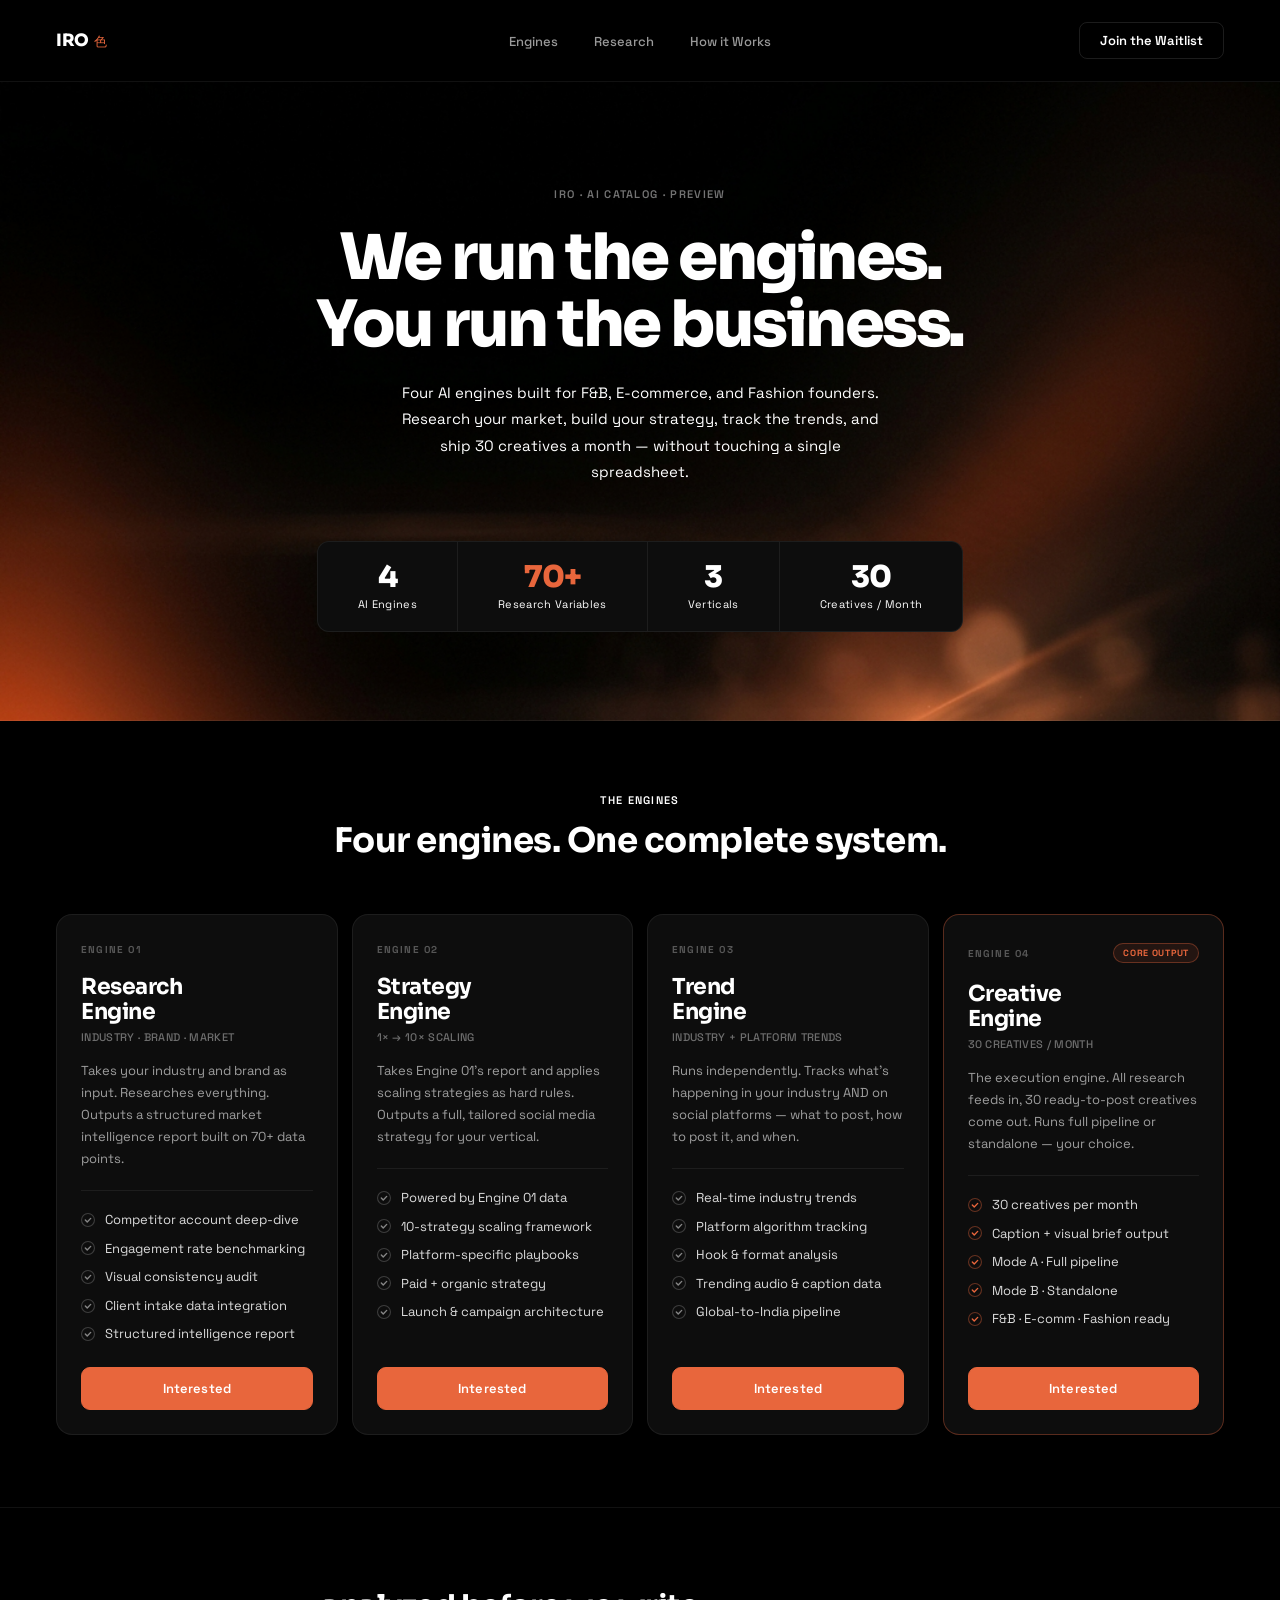
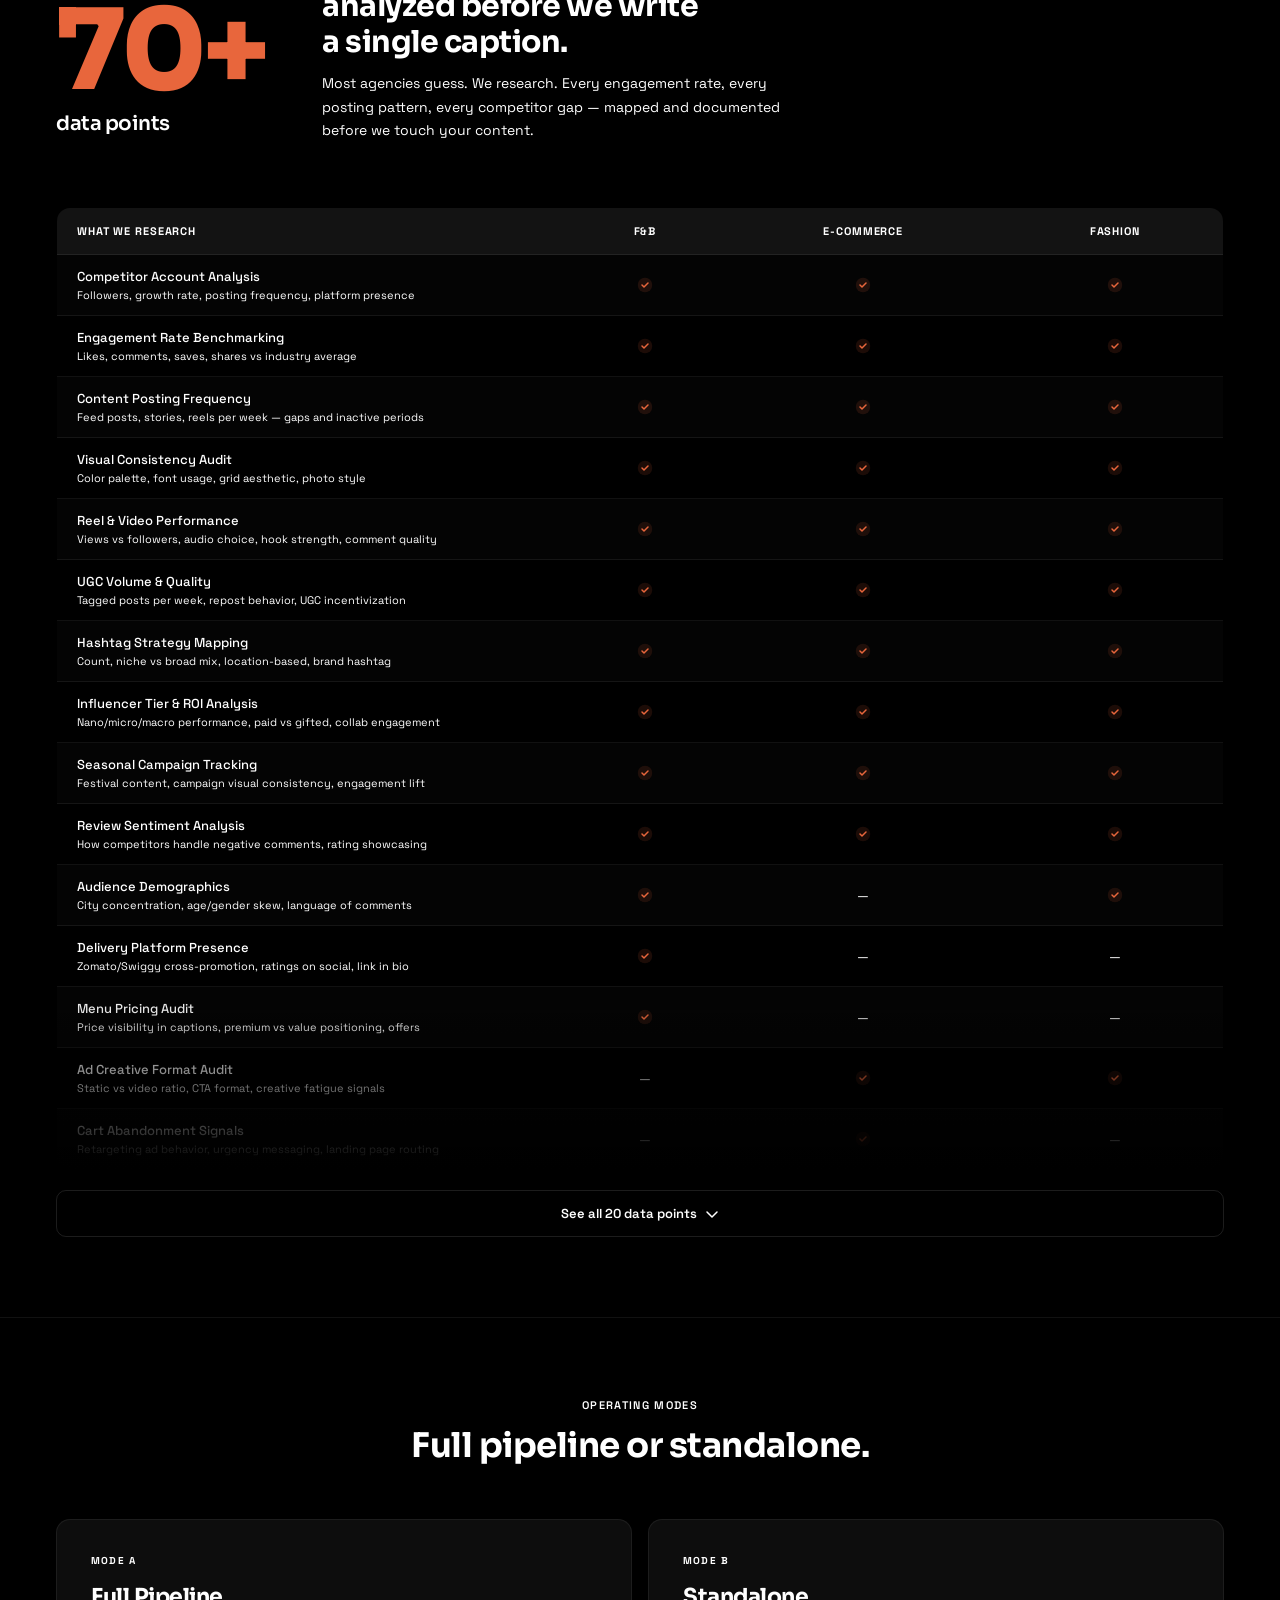
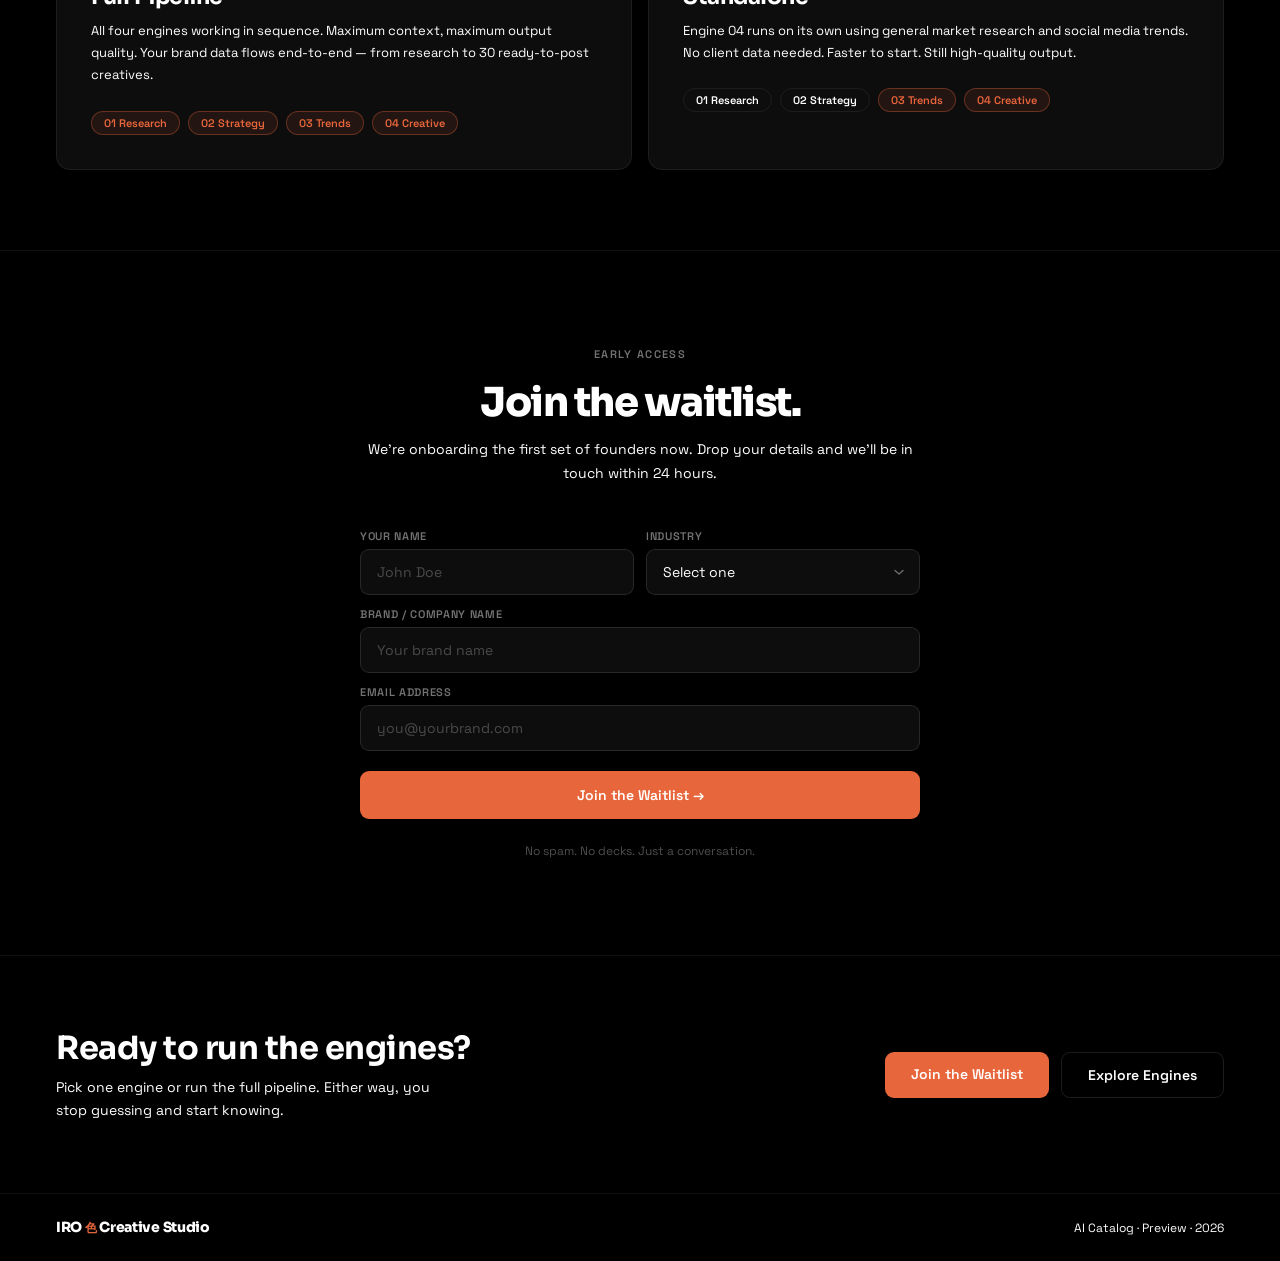
==== commit 1782e897: "Add files via upload" ====
--- a/engines/index.html
+++ b/engines/index.html
@@ -29,25 +29,27 @@
 
   <!-- HERO -->
   <section class="hero">
-    <span class="hero-eyebrow">IRO · AI Catalog · Preview</span>
-    <h1>We run the engines.<br>You run the business.</h1>
-    <p class="hero-desc">Four AI engines built for F&B, E-commerce, and Fashion founders. Research your market, build your strategy, track the trends, and ship 30 creatives a month — without touching a single spreadsheet.</p>
-    <div class="hero-stats">
-      <div class="hero-stat">
-        <span class="hero-stat-n">4</span>
-        <span class="hero-stat-l">AI Engines</span>
-      </div>
-      <div class="hero-stat">
-        <span class="hero-stat-n accent">70+</span>
-        <span class="hero-stat-l">Research Variables</span>
-      </div>
-      <div class="hero-stat">
-        <span class="hero-stat-n">3</span>
-        <span class="hero-stat-l">Verticals</span>
-      </div>
-      <div class="hero-stat">
-        <span class="hero-stat-n">30</span>
-        <span class="hero-stat-l">Creatives / Month</span>
+    <div>
+      <span class="hero-eyebrow">IRO · AI Catalog · Preview</span>
+      <h1>We run the engines.<br>You run the business.</h1>
+      <p class="hero-desc">Four AI engines built for F&B, E-commerce, and Fashion founders. Research your market, build your strategy, track the trends, and ship 30 creatives a month — without touching a single spreadsheet.</p>
+      <div class="hero-stats">
+        <div class="hero-stat">
+          <span class="hero-stat-n">4</span>
+          <span class="hero-stat-l">AI Engines</span>
+        </div>
+        <div class="hero-stat">
+          <span class="hero-stat-n accent">70+</span>
+          <span class="hero-stat-l">Research Variables</span>
+        </div>
+        <div class="hero-stat">
+          <span class="hero-stat-n">3</span>
+          <span class="hero-stat-l">Verticals</span>
+        </div>
+        <div class="hero-stat">
+          <span class="hero-stat-n">30</span>
+          <span class="hero-stat-l">Creatives / Month</span>
+        </div>
       </div>
     </div>
   </section>
@@ -87,7 +89,7 @@
             Structured intelligence report
           </li>
         </ul>
-        <button class="card-btn" onclick="toggleEngine(1, 'Research Engine', false)">Add to Cart</button>
+        <button class="card-btn" onclick="toggleEngine(this)">Interested</button>
       </div>
 
       <!-- 02 -->
@@ -118,7 +120,7 @@
             Launch & campaign architecture
           </li>
         </ul>
-        <button class="card-btn" onclick="toggleEngine(2, 'Strategy Engine', false)">Add to Cart</button>
+        <button class="card-btn" onclick="toggleEngine(this)">Interested</button>
       </div>
 
       <!-- 03 -->
@@ -149,7 +151,7 @@
             Global-to-India pipeline
           </li>
         </ul>
-        <button class="card-btn" onclick="toggleEngine(3, 'Trend Engine', false)">Add to Cart</button>
+        <button class="card-btn" onclick="toggleEngine(this)">Interested</button>
       </div>
 
       <!-- 04 — FEATURED -->
@@ -183,7 +185,7 @@
             F&B · E-comm · Fashion ready
           </li>
         </ul>
-        <button class="card-btn" onclick="toggleEngine(4, 'Creative Engine', true)">Add to Cart</button>
+        <button class="card-btn" onclick="toggleEngine(this)">Interested</button>
       </div>
 
     </div>
@@ -393,7 +395,7 @@
         <div class="form-row">
           <div class="form-field">
             <label for="wl-name">Your Name</label>
-            <input type="text" id="wl-name" placeholder="Rohan Sharma" required>
+            <input type="text" id="wl-name" placeholder="John Doe" required>
           </div>
           <div class="form-field">
             <label for="wl-industry">Industry</label>
@@ -448,14 +450,7 @@
     <span class="f-note">AI Catalog · Preview · 2026</span>
   </div>
 
-  <!-- STICKY BAR -->
-  <div class="sticky-bar" id="stickyBar">
-    <div class="sticky-left">
-      <span class="sticky-count" id="stickyCount">0 engines selected</span>
-      <div class="sticky-chips" id="stickyChips"></div>
-    </div>
-    <a href="#waitlist" class="sticky-cta" onclick="scrollToWaitlist(event)">Join the Waitlist →</a>
-  </div>
+
 
 
   <script src="../js/engines.js"></script>
--- a/css/engines.css
+++ b/css/engines.css
@@ -64,6 +64,9 @@
   color: var(--orange);
 }
 .nav-links {
+  position: absolute;
+  left: 50%;
+  transform: translateX(-50%);
   display: flex;
   align-items: center;
   gap: 36px;
@@ -97,6 +100,7 @@
   text-align: center;
   padding: 100px 56px 88px;
   border-bottom: 1px solid var(--border);
+  background: url('../assets/images/engine-bg.png') top center/cover no-repeat;
 }
 .hero-eyebrow {
   display: inline-block;
@@ -727,78 +731,121 @@
 .f-logo .k { color: var(--orange); font-size: 12px; }
 .f-note { font-size: 12px; color: var(--text-faint); }
 
-/* ─── STICKY BAR ─── */
-.sticky-bar {
-  position: fixed;
-  bottom: 0;
+/* ─── HOVER ANIMATIONS ─── */
+
+/* Card lift + glow on hover */
+.engine-card {
+  transform: translateY(0);
+  transition: border-color 0.3s ease, box-shadow 0.3s ease, transform 0.35s cubic-bezier(0.22,1,0.36,1);
+}
+.engine-card:hover {
+  transform: translateY(-6px);
+  border-color: var(--orange-bd);
+  box-shadow: 0 0 0 1px var(--orange-lo), 0 16px 48px rgba(232,102,60,0.12);
+}
+.engine-card.featured:hover {
+  transform: translateY(-6px);
+  border-color: var(--orange);
+  box-shadow: 0 0 0 1px rgba(232,102,60,0.3), 0 16px 56px rgba(232,102,60,0.18);
+}
+
+/* Mode card hover glow */
+.mode-card {
+  transition: border-color 0.3s ease, box-shadow 0.3s ease, transform 0.35s cubic-bezier(0.22,1,0.36,1);
+}
+.mode-card:hover {
+  transform: translateY(-4px);
+  border-color: rgba(255,255,255,0.15);
+  box-shadow: 0 12px 40px rgba(0,0,0,0.3);
+}
+
+/* Feature list items slide on hover */
+.card-features li {
+  transition: transform 0.25s ease, color 0.25s ease;
+}
+.engine-card:hover .card-features li {
+  transform: translateX(4px);
+}
+
+/* Button micro-animation */
+.card-btn {
+  transition: background 0.25s ease, color 0.25s ease, box-shadow 0.25s ease, border-color 0.25s ease, transform 0.2s ease;
+}
+.card-btn:active {
+  transform: scale(0.96);
+}
+
+/* Hero stat hover pulse */
+.hero-stat {
+  transition: background 0.3s ease;
+}
+.hero-stat:hover {
+  background: rgba(255,255,255,0.03);
+}
+.hero-stat-n {
+  transition: color 0.3s ease, transform 0.3s ease;
+}
+.hero-stat:hover .hero-stat-n {
+  color: var(--orange);
+  transform: scale(1.08);
+}
+
+/* Nav links underline animation */
+.nav-links a {
+  position: relative;
+}
+.nav-links a::after {
+  content: '';
+  position: absolute;
+  bottom: -4px;
   left: 0;
-  right: 0;
-  z-index: 200;
-  background: rgba(10,10,10,0.96);
-  backdrop-filter: blur(24px);
-  -webkit-backdrop-filter: blur(24px);
-  border-top: 1px solid var(--border-md);
-  padding: 16px 56px;
-  display: flex;
-  align-items: center;
-  justify-content: space-between;
-  gap: 20px;
-  transform: translateY(100%);
-  transition: transform 0.35s cubic-bezier(0.16, 1, 0.3, 1);
-}
-.sticky-bar.visible {
+  width: 0;
+  height: 1px;
+  background: var(--white);
+  transition: width 0.3s ease;
+}
+.nav-links a:hover::after {
+  width: 100%;
+}
+
+/* See-more button hover */
+.see-more-btn {
+  transition: border-color 0.2s, background 0.2s, transform 0.2s;
+}
+.see-more-btn:hover {
+  transform: translateY(-2px);
+}
+
+/* Footer CTA buttons */
+.btn-orange {
+  transition: opacity 0.2s, transform 0.25s ease, box-shadow 0.25s ease;
+}
+.btn-orange:hover {
+  opacity: 0.88;
+  transform: translateY(-2px);
+  box-shadow: 0 8px 24px rgba(232,102,60,0.25);
+}
+
+/* ─── REVEAL ON SCROLL ─── */
+.reveal-el {
+  opacity: 0;
+  transform: translateY(32px);
+  transition: opacity 0.7s cubic-bezier(0.22,1,0.36,1), transform 0.7s cubic-bezier(0.22,1,0.36,1);
+}
+.reveal-el.in-view {
+  opacity: 1;
   transform: translateY(0);
 }
-.sticky-left {
-  display: flex;
-  align-items: center;
-  gap: 16px;
-  flex: 1;
-  min-width: 0;
-}
-.sticky-count {
-  font-size: 12px;
-  font-weight: 600;
-  color: rgba(255,255,255,0.45);
-  white-space: nowrap;
-  flex-shrink: 0;
-}
-.sticky-chips {
-  display: flex;
-  gap: 8px;
-  flex-wrap: wrap;
-}
-.sticky-chip {
-  font-size: 12px;
-  font-weight: 600;
-  color: var(--white);
-  background: rgba(255,255,255,0.08);
-  border: 1px solid var(--border-md);
-  border-radius: 20px;
-  padding: 4px 12px;
-  white-space: nowrap;
-}
-.sticky-chip.feat {
-  color: var(--orange);
-  background: var(--orange-lo);
-  border-color: var(--orange-bd);
-}
-.sticky-cta {
-  font-family: var(--font-b);
-  font-size: 14px;
-  font-weight: 600;
-  color: var(--white);
-  background: var(--orange);
-  border: none;
-  border-radius: 9px;
-  padding: 12px 24px;
-  cursor: pointer;
-  text-decoration: none;
-  white-space: nowrap;
-  transition: opacity 0.2s;
-  flex-shrink: 0;
-}
-.sticky-cta:hover { opacity: 0.88; }
+
+/* Stagger cards */
+.engine-card.reveal-el:nth-child(1) { transition-delay: 0s; }
+.engine-card.reveal-el:nth-child(2) { transition-delay: 0.08s; }
+.engine-card.reveal-el:nth-child(3) { transition-delay: 0.16s; }
+.engine-card.reveal-el:nth-child(4) { transition-delay: 0.24s; }
+
+/* Stagger mode cards */
+.mode-card.reveal-el:nth-child(1) { transition-delay: 0s; }
+.mode-card.reveal-el:nth-child(2) { transition-delay: 0.1s; }
 
 /* ─── RESPONSIVE ─── */
 @media (max-width: 1080px) {
@@ -810,13 +857,21 @@
   .hero, .engines-section, .table-section, .modes-section, .waitlist-section, .footer-cta { padding-left: 24px; padding-right: 24px; }
   .cards-grid { grid-template-columns: 1fr; }
   .modes-grid { grid-template-columns: 1fr; }
-  .hero-stats { flex-direction: column; }
-  .hero-stat { border-right: none; border-bottom: 1px solid var(--border); }
-  .hero-stat:last-child { border-bottom: none; }
+  .hero-stats { 
+    display: grid; 
+    grid-template-columns: 1fr 1fr; 
+  }
+  .hero-stat { 
+    border-right: 1px solid var(--border); 
+    border-bottom: 1px solid var(--border); 
+    padding: 20px 16px;
+  }
+  .hero-stat:nth-child(2n) { border-right: none; }
+  .hero-stat:nth-child(n+3) { border-bottom: none; }
   .table-intro { flex-direction: column; gap: 24px; }
+  #tableVisible tr:nth-child(n+6) { display: none; }
+  #tableWrap.open #tableVisible tr:nth-child(n+6) { display: table-row; }
   .footer-cta { flex-direction: column; align-items: flex-start; }
   .site-footer { padding: 24px; flex-direction: column; align-items: flex-start; gap: 12px; }
   .form-row { grid-template-columns: 1fr; }
-  .sticky-bar { padding: 14px 20px; }
-  .sticky-count { display: none; }
-}
+}
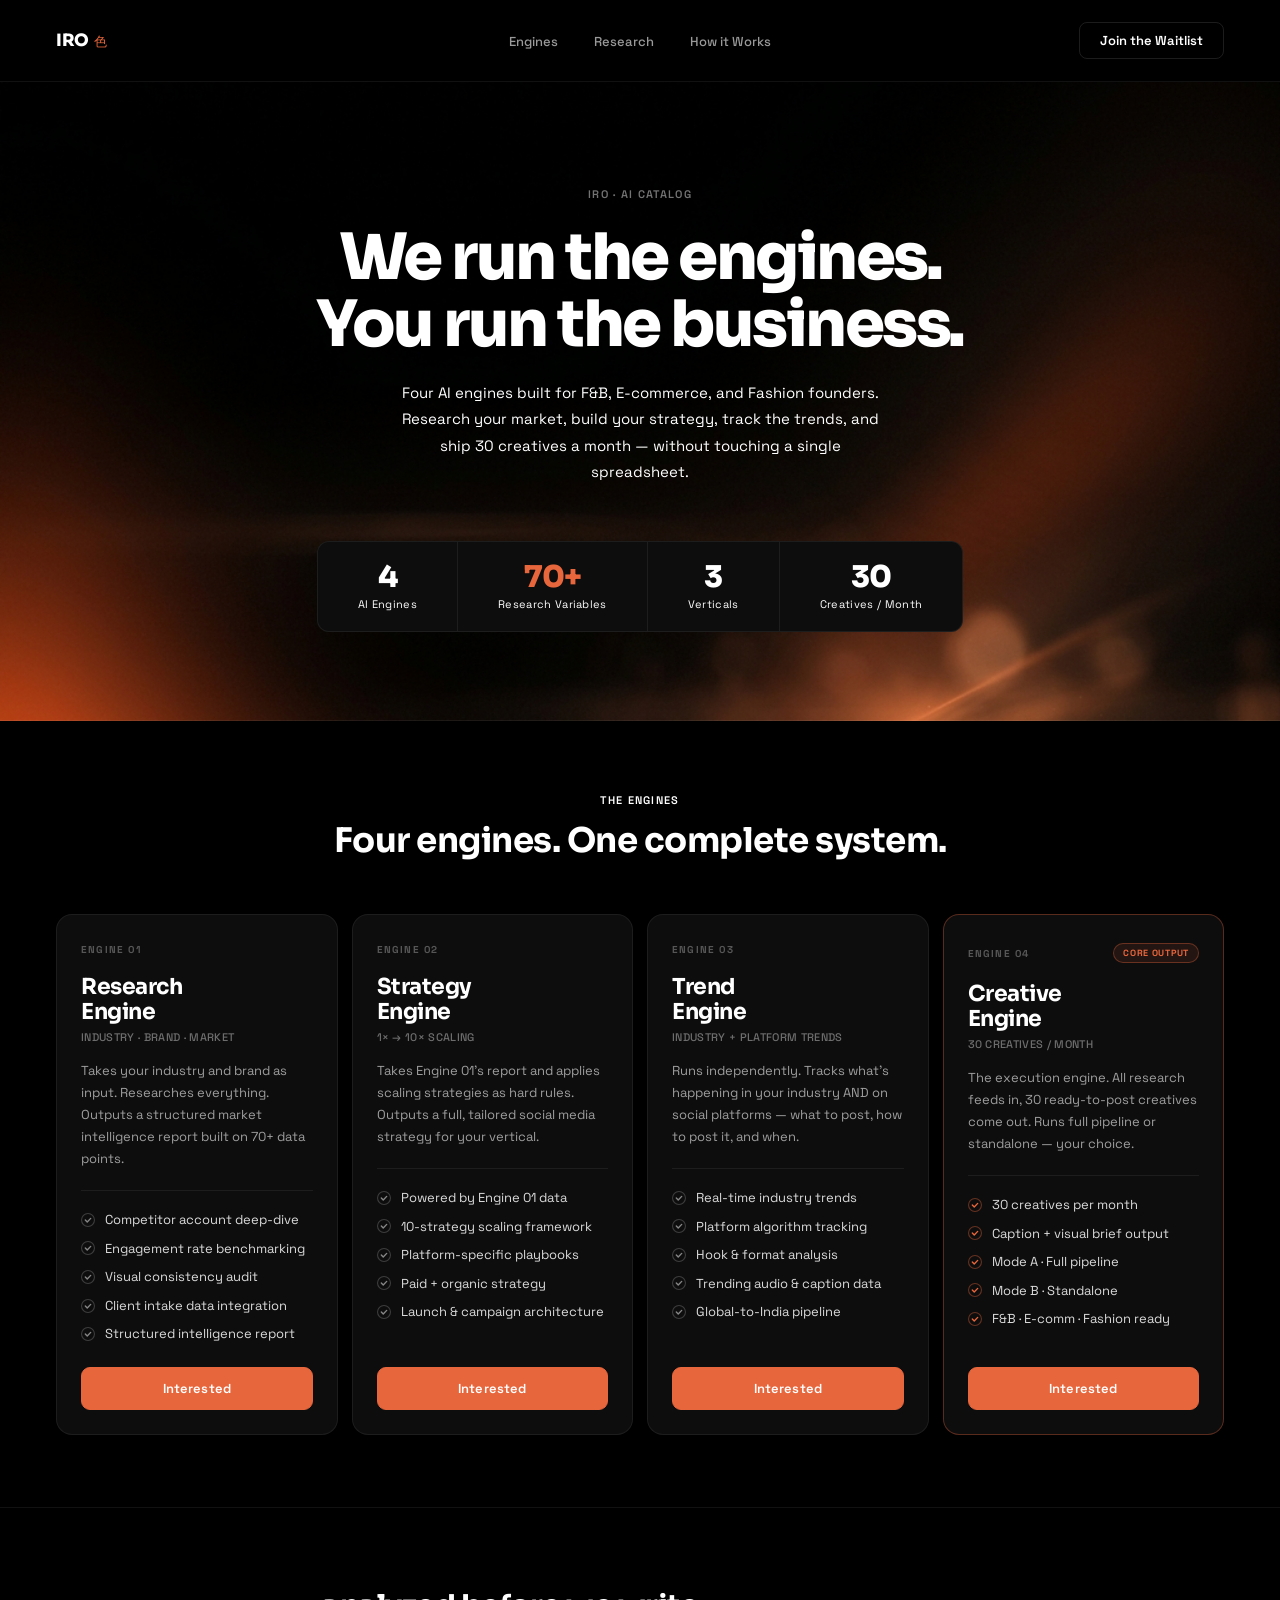
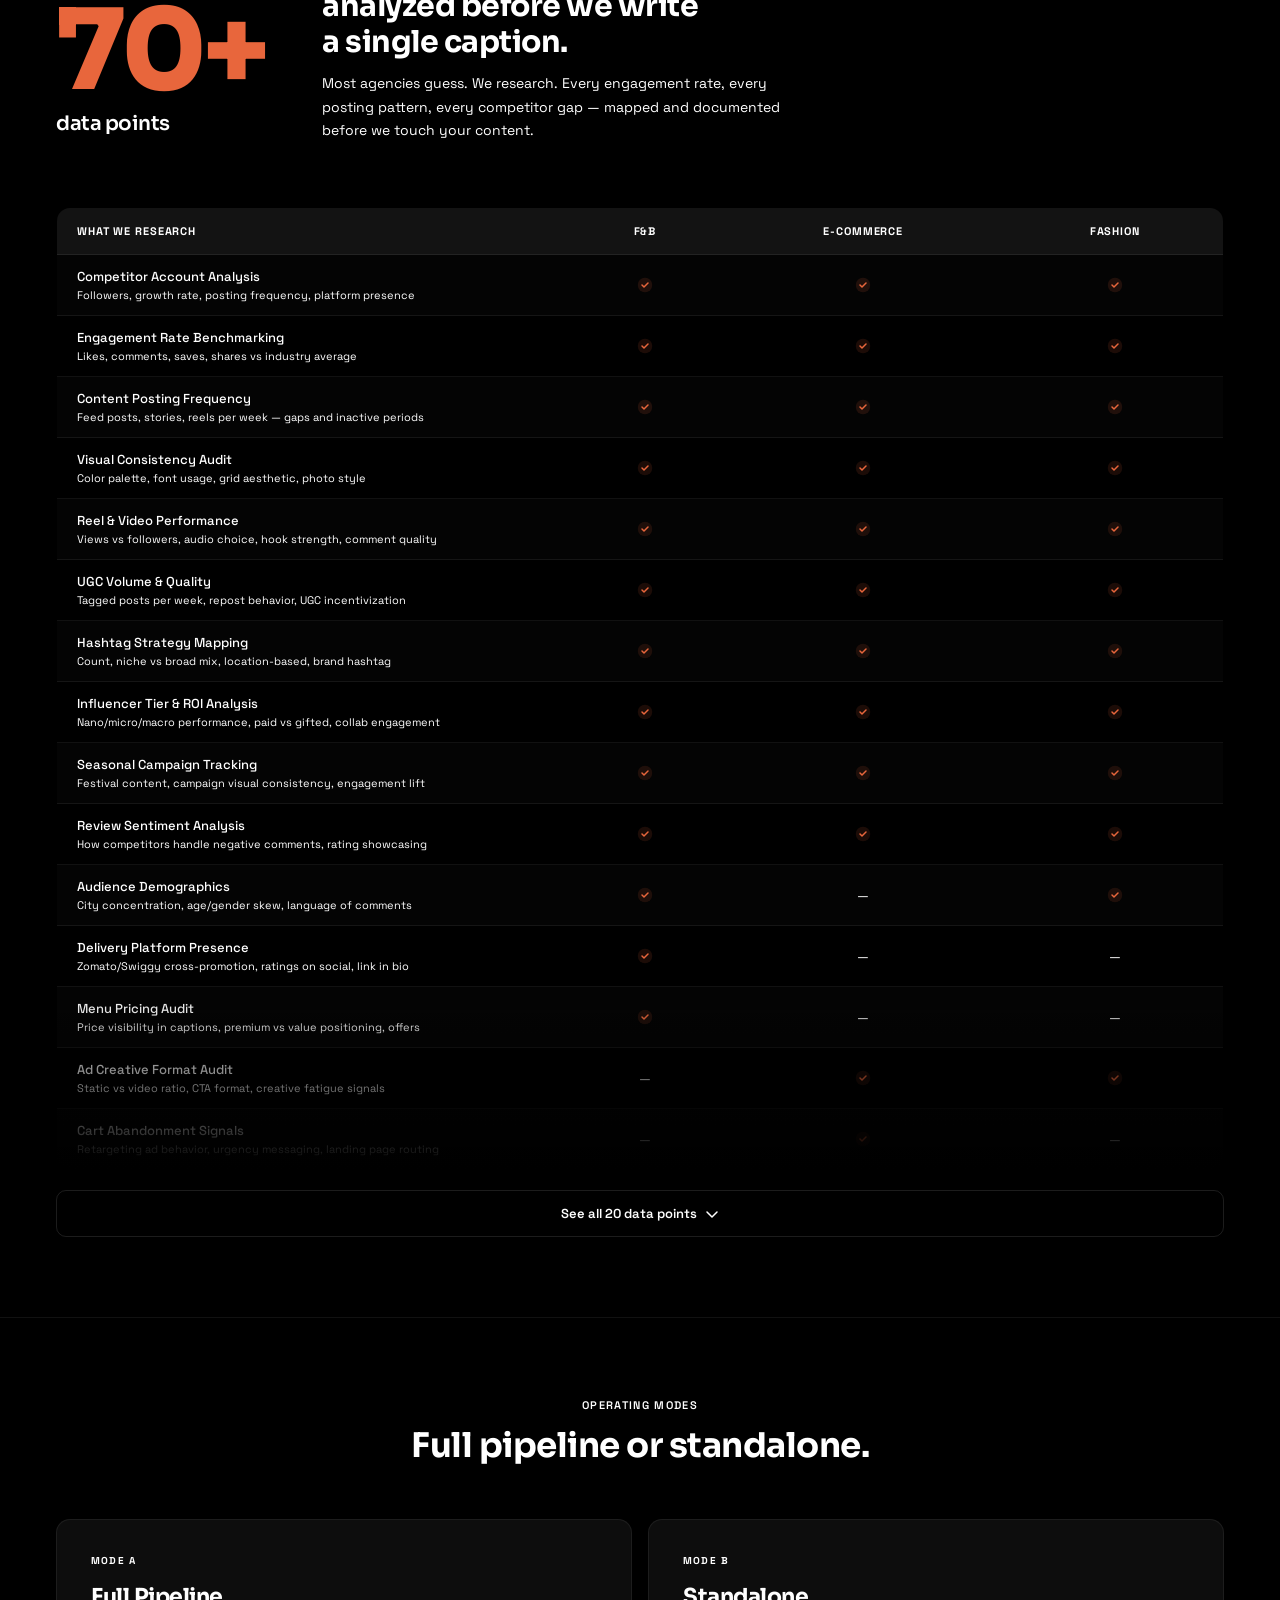
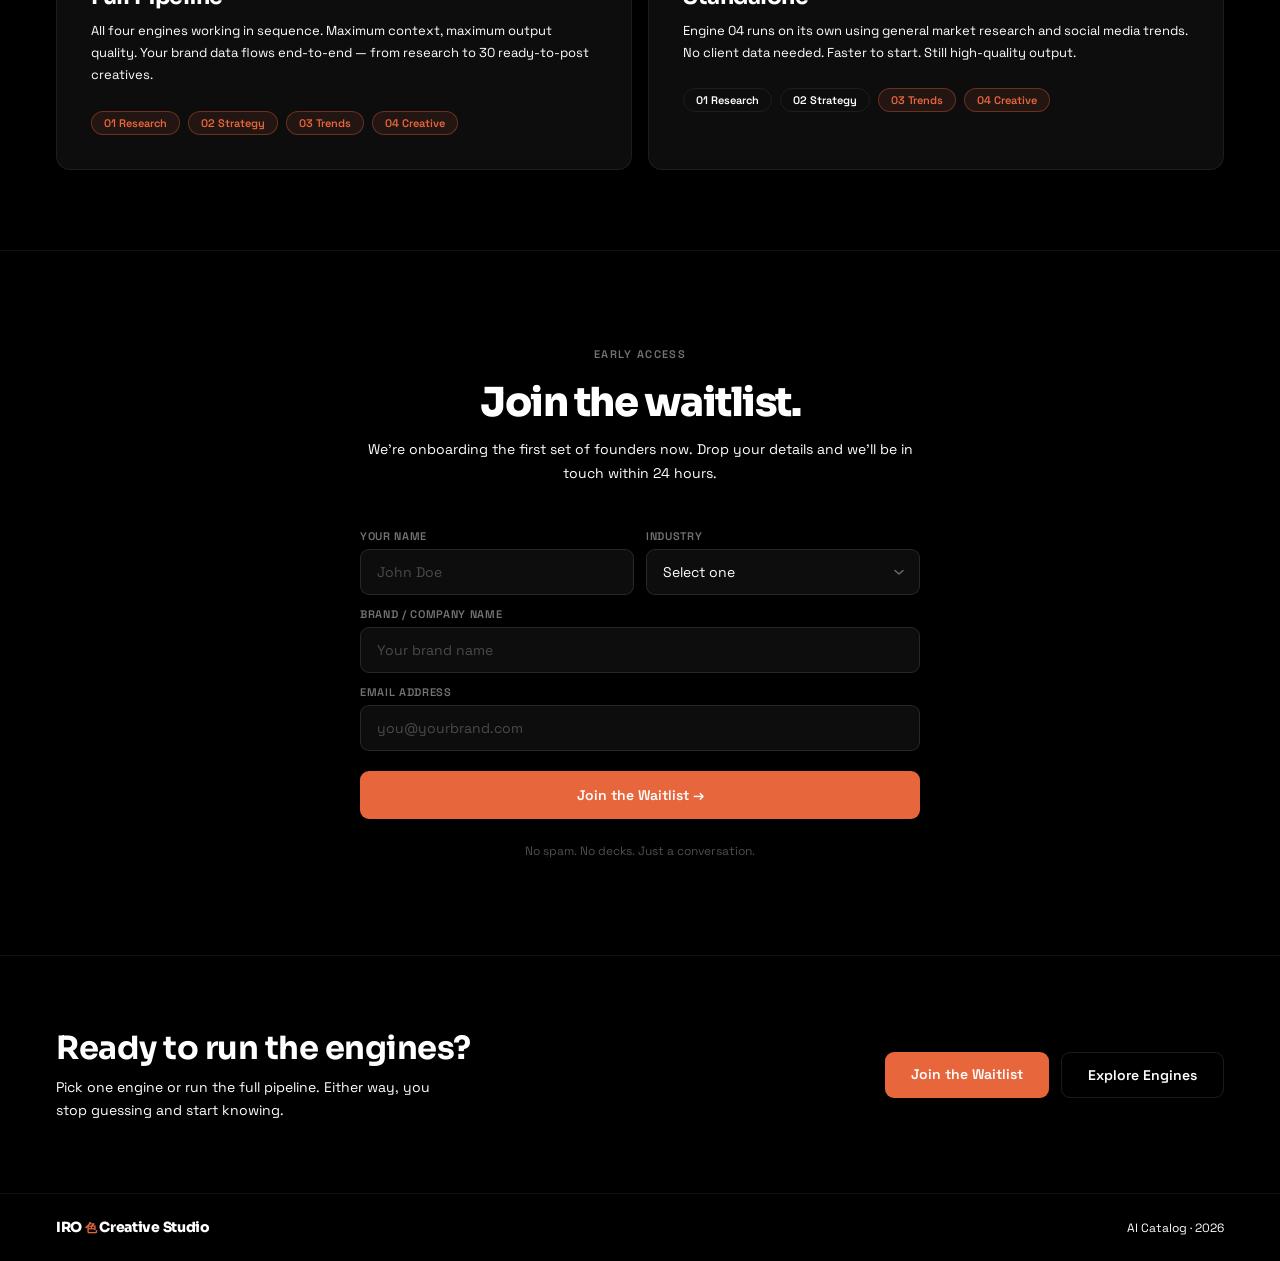
==== commit b648b401: "Update index.html" ====
--- a/engines/index.html
+++ b/engines/index.html
@@ -30,7 +30,7 @@
   <!-- HERO -->
   <section class="hero">
     <div>
-      <span class="hero-eyebrow">IRO · AI Catalog · Preview</span>
+      <span class="hero-eyebrow">IRO · AI Catalog</span>
       <h1>We run the engines.<br>You run the business.</h1>
       <p class="hero-desc">Four AI engines built for F&B, E-commerce, and Fashion founders. Research your market, build your strategy, track the trends, and ship 30 creatives a month — without touching a single spreadsheet.</p>
       <div class="hero-stats">
@@ -447,7 +447,7 @@
   <!-- SITE FOOTER -->
   <div class="site-footer">
     <span class="f-logo">IRO <span class="k">色</span> Creative Studio</span>
-    <span class="f-note">AI Catalog · Preview · 2026</span>
+    <span class="f-note">AI Catalog · 2026</span>
   </div>
 
 
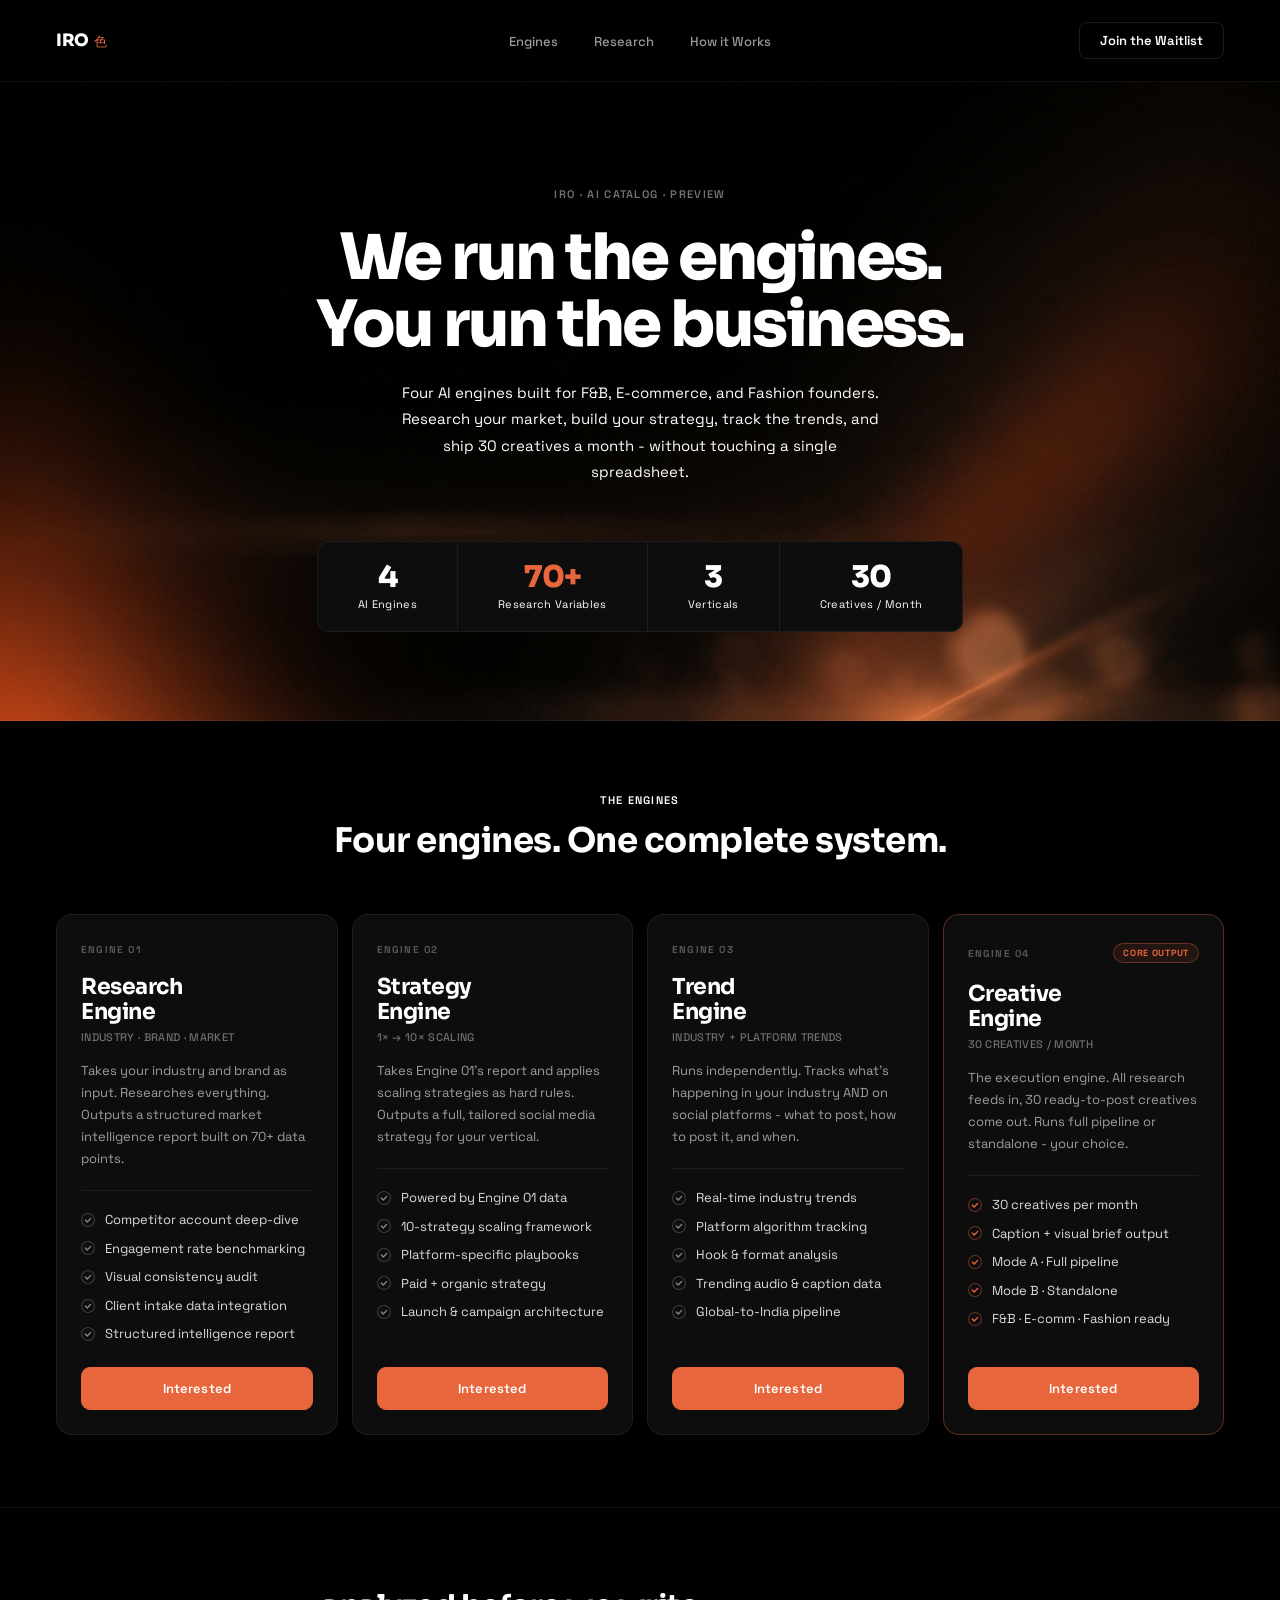
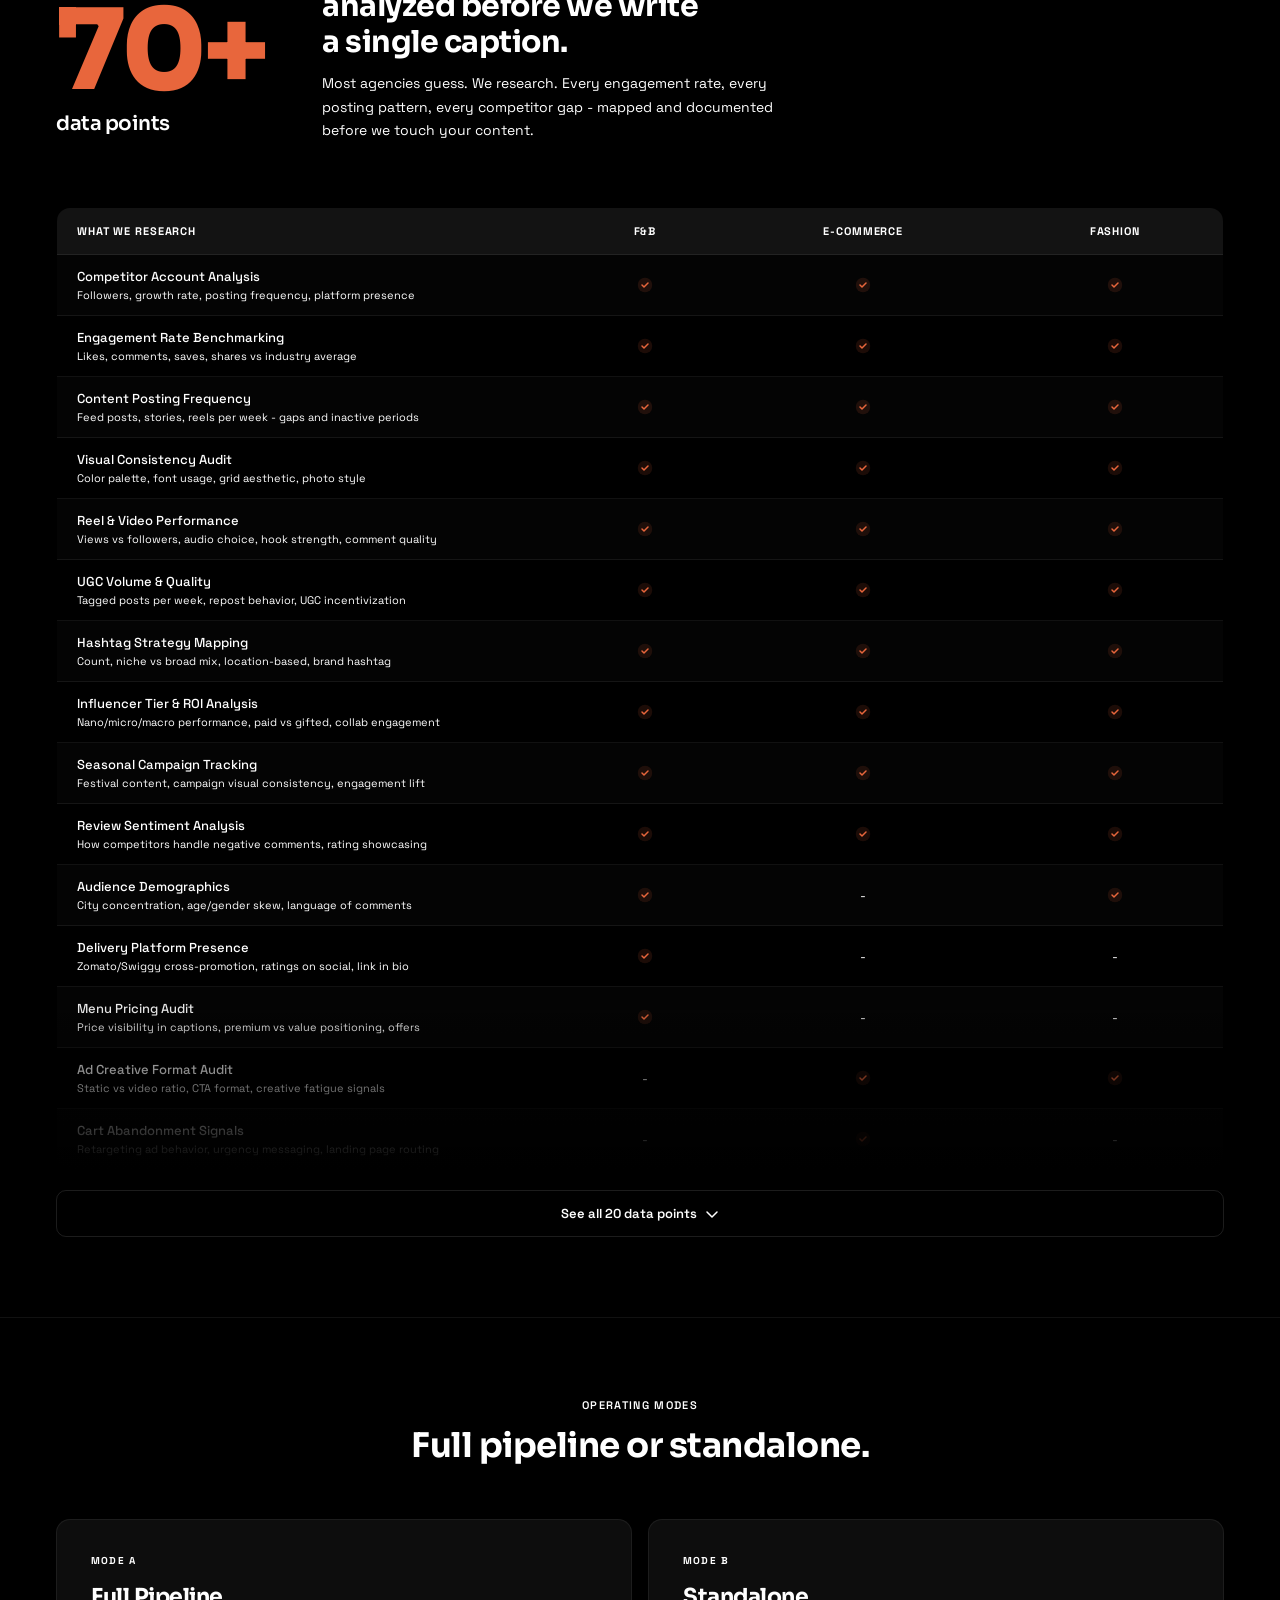
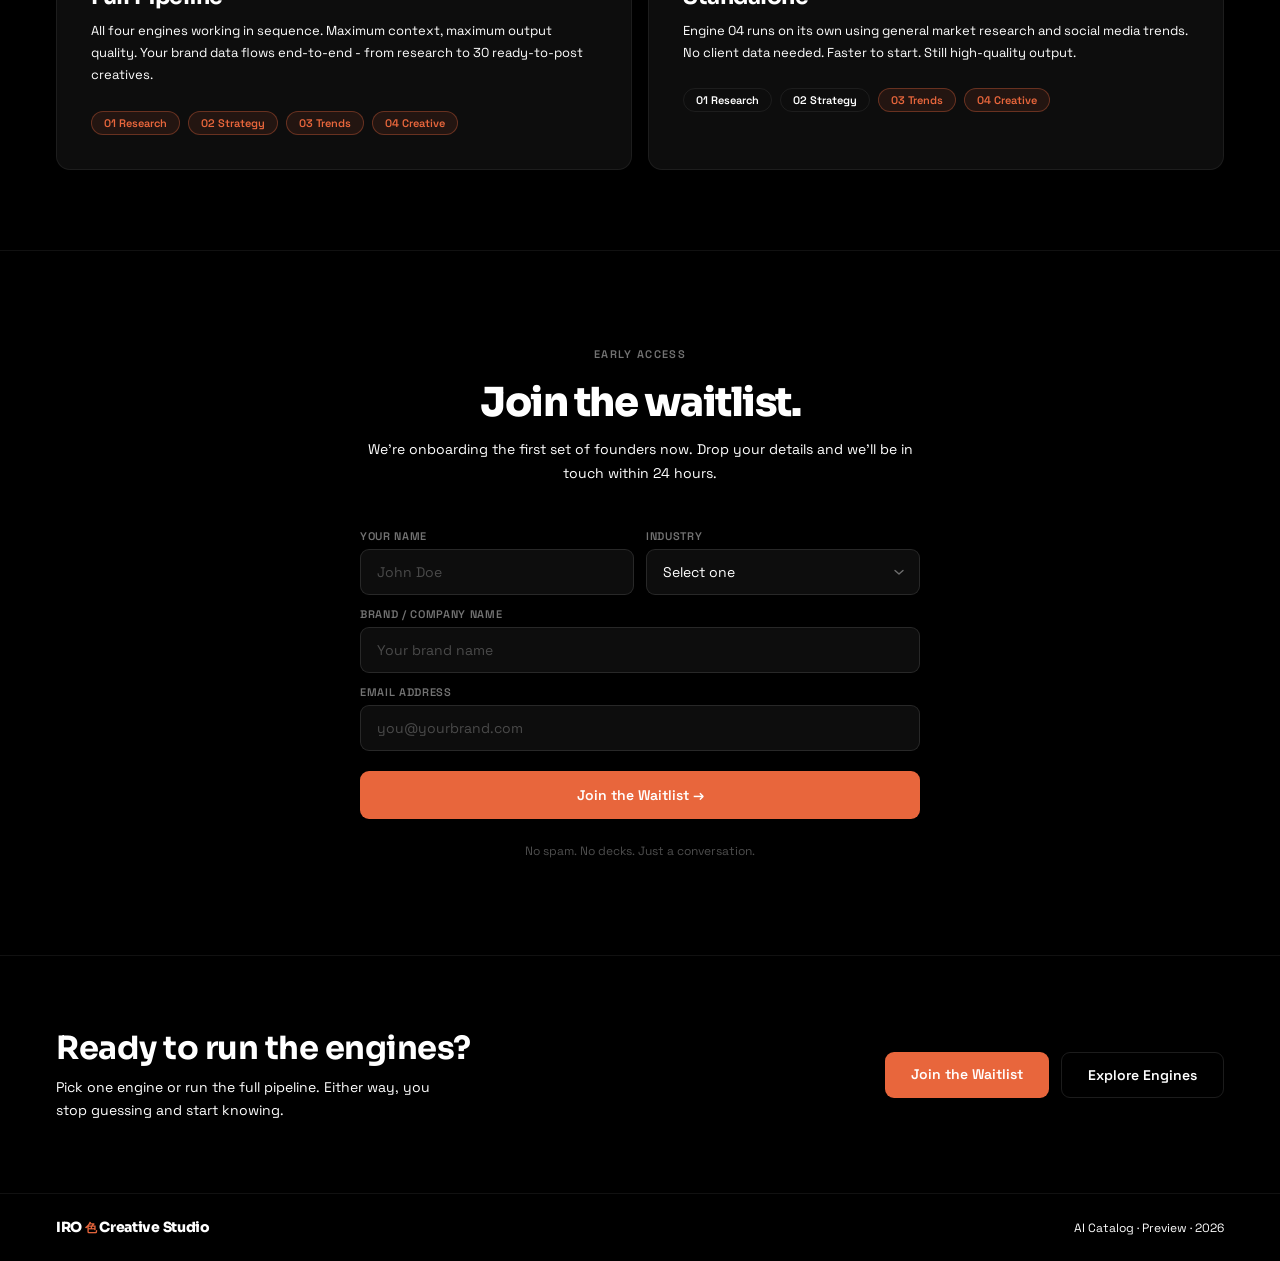
==== commit 8311c1ca: "Add files via upload" ====
--- a/engines/index.html
+++ b/engines/index.html
@@ -3,7 +3,7 @@
 <head>
   <meta charset="UTF-8">
   <meta name="viewport" content="width=device-width, initial-scale=1.0">
-  <title>IRO AI Engines — Research. Strategy. Trends. Creatives.</title>
+  <title>IRO AI Engines - Research. Strategy. Trends. Creatives.</title>
   <meta name="description" content="Four AI engines built for F&B, E-commerce, and Fashion founders. Research your market, build your strategy, track trends, and ship 30 creatives a month.">
   <link rel="icon" type="image/svg+xml" href="../favicon.svg">
   <link rel="preconnect" href="https://fonts.googleapis.com">
@@ -30,9 +30,9 @@
   <!-- HERO -->
   <section class="hero">
     <div>
-      <span class="hero-eyebrow">IRO · AI Catalog</span>
+      <span class="hero-eyebrow">IRO · AI Catalog · Preview</span>
       <h1>We run the engines.<br>You run the business.</h1>
-      <p class="hero-desc">Four AI engines built for F&B, E-commerce, and Fashion founders. Research your market, build your strategy, track the trends, and ship 30 creatives a month — without touching a single spreadsheet.</p>
+      <p class="hero-desc">Four AI engines built for F&B, E-commerce, and Fashion founders. Research your market, build your strategy, track the trends, and ship 30 creatives a month - without touching a single spreadsheet.</p>
       <div class="hero-stats">
         <div class="hero-stat">
           <span class="hero-stat-n">4</span>
@@ -128,7 +128,7 @@
         <div class="card-top"><span class="card-num">ENGINE 03</span></div>
         <h3 class="card-name">Trend<br>Engine</h3>
         <p class="card-tagline">Industry + Platform Trends</p>
-        <p class="card-desc">Runs independently. Tracks what's happening in your industry AND on social platforms — what to post, how to post it, and when.</p>
+        <p class="card-desc">Runs independently. Tracks what's happening in your industry AND on social platforms - what to post, how to post it, and when.</p>
         <ul class="card-features">
           <li>
             <svg class="check-reg" viewBox="0 0 13 13" fill="none"><circle cx="6.5" cy="6.5" r="6" stroke="rgba(255,255,255,0.2)" stroke-width="1"/><path d="M4 6.5L5.8 8.3L9 5" stroke="rgba(255,255,255,0.5)" stroke-width="1.3" stroke-linecap="round" stroke-linejoin="round"/></svg>
@@ -154,7 +154,7 @@
         <button class="card-btn" onclick="toggleEngine(this)">Interested</button>
       </div>
 
-      <!-- 04 — FEATURED -->
+      <!-- 04 - FEATURED -->
       <div class="engine-card featured" id="card-4">
         <div class="card-top">
           <span class="card-num">ENGINE 04</span>
@@ -162,7 +162,7 @@
         </div>
         <h3 class="card-name">Creative<br>Engine</h3>
         <p class="card-tagline">30 Creatives / Month</p>
-        <p class="card-desc">The execution engine. All research feeds in, 30 ready-to-post creatives come out. Runs full pipeline or standalone — your choice.</p>
+        <p class="card-desc">The execution engine. All research feeds in, 30 ready-to-post creatives come out. Runs full pipeline or standalone - your choice.</p>
         <ul class="card-features">
           <li>
             <svg class="check-feat" viewBox="0 0 13 13" fill="none"><circle cx="6.5" cy="6.5" r="6" stroke="rgba(232,102,60,0.4)" stroke-width="1"/><path d="M4 6.5L5.8 8.3L9 5" stroke="#E8663C" stroke-width="1.3" stroke-linecap="round" stroke-linejoin="round"/></svg>
@@ -201,7 +201,7 @@
       </div>
       <div class="table-intro-right">
         <h2 class="table-intro-headline">analyzed before we write<br>a single caption.</h2>
-        <p class="table-intro-sub">Most agencies guess. We research. Every engagement rate, every posting pattern, every competitor gap — mapped and documented before we touch your content.</p>
+        <p class="table-intro-sub">Most agencies guess. We research. Every engagement rate, every posting pattern, every competitor gap - mapped and documented before we touch your content.</p>
       </div>
     </div>
 
@@ -229,7 +229,7 @@
           <td><svg class="chk" viewBox="0 0 16 16" fill="none"><circle cx="8" cy="8" r="7.25" fill="#E8663C" opacity="0.12"/><path d="M5 8L7 10L11 6" stroke="#E8663C" stroke-width="1.5" stroke-linecap="round" stroke-linejoin="round"/></svg></td>
         </tr>
         <tr>
-          <td><span class="row-label">Content Posting Frequency</span><span class="row-sub">Feed posts, stories, reels per week — gaps and inactive periods</span></td>
+          <td><span class="row-label">Content Posting Frequency</span><span class="row-sub">Feed posts, stories, reels per week - gaps and inactive periods</span></td>
           <td><svg class="chk" viewBox="0 0 16 16" fill="none"><circle cx="8" cy="8" r="7.25" fill="#E8663C" opacity="0.12"/><path d="M5 8L7 10L11 6" stroke="#E8663C" stroke-width="1.5" stroke-linecap="round" stroke-linejoin="round"/></svg></td>
           <td><svg class="chk" viewBox="0 0 16 16" fill="none"><circle cx="8" cy="8" r="7.25" fill="#E8663C" opacity="0.12"/><path d="M5 8L7 10L11 6" stroke="#E8663C" stroke-width="1.5" stroke-linecap="round" stroke-linejoin="round"/></svg></td>
           <td><svg class="chk" viewBox="0 0 16 16" fill="none"><circle cx="8" cy="8" r="7.25" fill="#E8663C" opacity="0.12"/><path d="M5 8L7 10L11 6" stroke="#E8663C" stroke-width="1.5" stroke-linecap="round" stroke-linejoin="round"/></svg></td>
@@ -279,64 +279,64 @@
         <tr>
           <td><span class="row-label">Audience Demographics</span><span class="row-sub">City concentration, age/gender skew, language of comments</span></td>
           <td><svg class="chk" viewBox="0 0 16 16" fill="none"><circle cx="8" cy="8" r="7.25" fill="#E8663C" opacity="0.12"/><path d="M5 8L7 10L11 6" stroke="#E8663C" stroke-width="1.5" stroke-linecap="round" stroke-linejoin="round"/></svg></td>
-          <td class="cell-no">—</td>
+          <td class="cell-no">-</td>
           <td><svg class="chk" viewBox="0 0 16 16" fill="none"><circle cx="8" cy="8" r="7.25" fill="#E8663C" opacity="0.12"/><path d="M5 8L7 10L11 6" stroke="#E8663C" stroke-width="1.5" stroke-linecap="round" stroke-linejoin="round"/></svg></td>
         </tr>
         <tr>
           <td><span class="row-label">Delivery Platform Presence</span><span class="row-sub">Zomato/Swiggy cross-promotion, ratings on social, link in bio</span></td>
           <td><svg class="chk" viewBox="0 0 16 16" fill="none"><circle cx="8" cy="8" r="7.25" fill="#E8663C" opacity="0.12"/><path d="M5 8L7 10L11 6" stroke="#E8663C" stroke-width="1.5" stroke-linecap="round" stroke-linejoin="round"/></svg></td>
-          <td class="cell-no">—</td>
-          <td class="cell-no">—</td>
+          <td class="cell-no">-</td>
+          <td class="cell-no">-</td>
         </tr>
         <tr>
           <td><span class="row-label">Menu Pricing Audit</span><span class="row-sub">Price visibility in captions, premium vs value positioning, offers</span></td>
           <td><svg class="chk" viewBox="0 0 16 16" fill="none"><circle cx="8" cy="8" r="7.25" fill="#E8663C" opacity="0.12"/><path d="M5 8L7 10L11 6" stroke="#E8663C" stroke-width="1.5" stroke-linecap="round" stroke-linejoin="round"/></svg></td>
-          <td class="cell-no">—</td>
-          <td class="cell-no">—</td>
+          <td class="cell-no">-</td>
+          <td class="cell-no">-</td>
         </tr>
         <tr>
           <td><span class="row-label">Ad Creative Format Audit</span><span class="row-sub">Static vs video ratio, CTA format, creative fatigue signals</span></td>
-          <td class="cell-no">—</td>
+          <td class="cell-no">-</td>
           <td><svg class="chk" viewBox="0 0 16 16" fill="none"><circle cx="8" cy="8" r="7.25" fill="#E8663C" opacity="0.12"/><path d="M5 8L7 10L11 6" stroke="#E8663C" stroke-width="1.5" stroke-linecap="round" stroke-linejoin="round"/></svg></td>
           <td><svg class="chk" viewBox="0 0 16 16" fill="none"><circle cx="8" cy="8" r="7.25" fill="#E8663C" opacity="0.12"/><path d="M5 8L7 10L11 6" stroke="#E8663C" stroke-width="1.5" stroke-linecap="round" stroke-linejoin="round"/></svg></td>
         </tr>
         <tr>
           <td><span class="row-label">Cart Abandonment Signals</span><span class="row-sub">Retargeting ad behavior, urgency messaging, landing page routing</span></td>
-          <td class="cell-no">—</td>
-          <td><svg class="chk" viewBox="0 0 16 16" fill="none"><circle cx="8" cy="8" r="7.25" fill="#E8663C" opacity="0.12"/><path d="M5 8L7 10L11 6" stroke="#E8663C" stroke-width="1.5" stroke-linecap="round" stroke-linejoin="round"/></svg></td>
-          <td class="cell-no">—</td>
+          <td class="cell-no">-</td>
+          <td><svg class="chk" viewBox="0 0 16 16" fill="none"><circle cx="8" cy="8" r="7.25" fill="#E8663C" opacity="0.12"/><path d="M5 8L7 10L11 6" stroke="#E8663C" stroke-width="1.5" stroke-linecap="round" stroke-linejoin="round"/></svg></td>
+          <td class="cell-no">-</td>
         </tr>
       </tbody>
       <!-- rows 16–20 hidden until "See more" -->
       <tbody id="tableExtra" class="table-extra-rows">
         <tr>
           <td><span class="row-label">Platform Diversification</span><span class="row-sub">Which platforms active, content repurposing, strongest channel</span></td>
-          <td class="cell-no">—</td>
+          <td class="cell-no">-</td>
           <td><svg class="chk" viewBox="0 0 16 16" fill="none"><circle cx="8" cy="8" r="7.25" fill="#E8663C" opacity="0.12"/><path d="M5 8L7 10L11 6" stroke="#E8663C" stroke-width="1.5" stroke-linecap="round" stroke-linejoin="round"/></svg></td>
           <td><svg class="chk" viewBox="0 0 16 16" fill="none"><circle cx="8" cy="8" r="7.25" fill="#E8663C" opacity="0.12"/><path d="M5 8L7 10L11 6" stroke="#E8663C" stroke-width="1.5" stroke-linecap="round" stroke-linejoin="round"/></svg></td>
         </tr>
         <tr>
           <td><span class="row-label">Trend Adoption Speed</span><span class="row-sub">Days from trend emergence to post, lead vs follow patterns</span></td>
-          <td class="cell-no">—</td>
+          <td class="cell-no">-</td>
           <td><svg class="chk" viewBox="0 0 16 16" fill="none"><circle cx="8" cy="8" r="7.25" fill="#E8663C" opacity="0.12"/><path d="M5 8L7 10L11 6" stroke="#E8663C" stroke-width="1.5" stroke-linecap="round" stroke-linejoin="round"/></svg></td>
           <td><svg class="chk" viewBox="0 0 16 16" fill="none"><circle cx="8" cy="8" r="7.25" fill="#E8663C" opacity="0.12"/><path d="M5 8L7 10L11 6" stroke="#E8663C" stroke-width="1.5" stroke-linecap="round" stroke-linejoin="round"/></svg></td>
         </tr>
         <tr>
           <td><span class="row-label">Lookbook & Try-On Content</span><span class="row-sub">Format, model diversity, engagement vs product-only posts</span></td>
-          <td class="cell-no">—</td>
-          <td class="cell-no">—</td>
+          <td class="cell-no">-</td>
+          <td class="cell-no">-</td>
           <td><svg class="chk" viewBox="0 0 16 16" fill="none"><circle cx="8" cy="8" r="7.25" fill="#E8663C" opacity="0.12"/><path d="M5 8L7 10L11 6" stroke="#E8663C" stroke-width="1.5" stroke-linecap="round" stroke-linejoin="round"/></svg></td>
         </tr>
         <tr>
           <td><span class="row-label">Size Inclusivity Signals</span><span class="row-sub">Size range in content, model diversity, caption language</span></td>
-          <td class="cell-no">—</td>
-          <td class="cell-no">—</td>
+          <td class="cell-no">-</td>
+          <td class="cell-no">-</td>
           <td><svg class="chk" viewBox="0 0 16 16" fill="none"><circle cx="8" cy="8" r="7.25" fill="#E8663C" opacity="0.12"/><path d="M5 8L7 10L11 6" stroke="#E8663C" stroke-width="1.5" stroke-linecap="round" stroke-linejoin="round"/></svg></td>
         </tr>
         <tr>
           <td><span class="row-label">Sustainability Messaging Audit</span><span class="row-sub">Greenwashing signals, certifications, sourcing transparency</span></td>
-          <td class="cell-no">—</td>
-          <td class="cell-no">—</td>
+          <td class="cell-no">-</td>
+          <td class="cell-no">-</td>
           <td><svg class="chk" viewBox="0 0 16 16" fill="none"><circle cx="8" cy="8" r="7.25" fill="#E8663C" opacity="0.12"/><path d="M5 8L7 10L11 6" stroke="#E8663C" stroke-width="1.5" stroke-linecap="round" stroke-linejoin="round"/></svg></td>
         </tr>
       </tbody>
@@ -362,7 +362,7 @@
       <div class="mode-card">
         <span class="mode-label">Mode A</span>
         <h3 class="mode-name">Full Pipeline</h3>
-        <p class="mode-desc">All four engines working in sequence. Maximum context, maximum output quality. Your brand data flows end-to-end — from research to 30 ready-to-post creatives.</p>
+        <p class="mode-desc">All four engines working in sequence. Maximum context, maximum output quality. Your brand data flows end-to-end - from research to 30 ready-to-post creatives.</p>
         <div class="mode-tags">
           <span class="mode-tag on">01 Research</span>
           <span class="mode-tag on">02 Strategy</span>
@@ -447,7 +447,7 @@
   <!-- SITE FOOTER -->
   <div class="site-footer">
     <span class="f-logo">IRO <span class="k">色</span> Creative Studio</span>
-    <span class="f-note">AI Catalog · 2026</span>
+    <span class="f-note">AI Catalog · Preview · 2026</span>
   </div>
 
 
--- a/css/engines.css
+++ b/css/engines.css
@@ -3,7 +3,7 @@
    AI Engines product page styles.
    ============================================================ */
 
-*, *::before, *::after { margin: 0; padding: 0; box-sizing: border-box; }
+*, *::before, *::after { margin: 0; padding: 0; box-sizing: border-box; -webkit-tap-highlight-color: transparent; }
 
 :root {
   --black:    #000000;
@@ -868,7 +868,8 @@
   }
   .hero-stat:nth-child(2n) { border-right: none; }
   .hero-stat:nth-child(n+3) { border-bottom: none; }
-  .table-intro { flex-direction: column; gap: 24px; }
+  .table-intro { flex-direction: column; gap: 24px; align-items: flex-start; }
+  .table-intro-left { text-align: left; }
   #tableVisible tr:nth-child(n+6) { display: none; }
   #tableWrap.open #tableVisible tr:nth-child(n+6) { display: table-row; }
   .footer-cta { flex-direction: column; align-items: flex-start; }
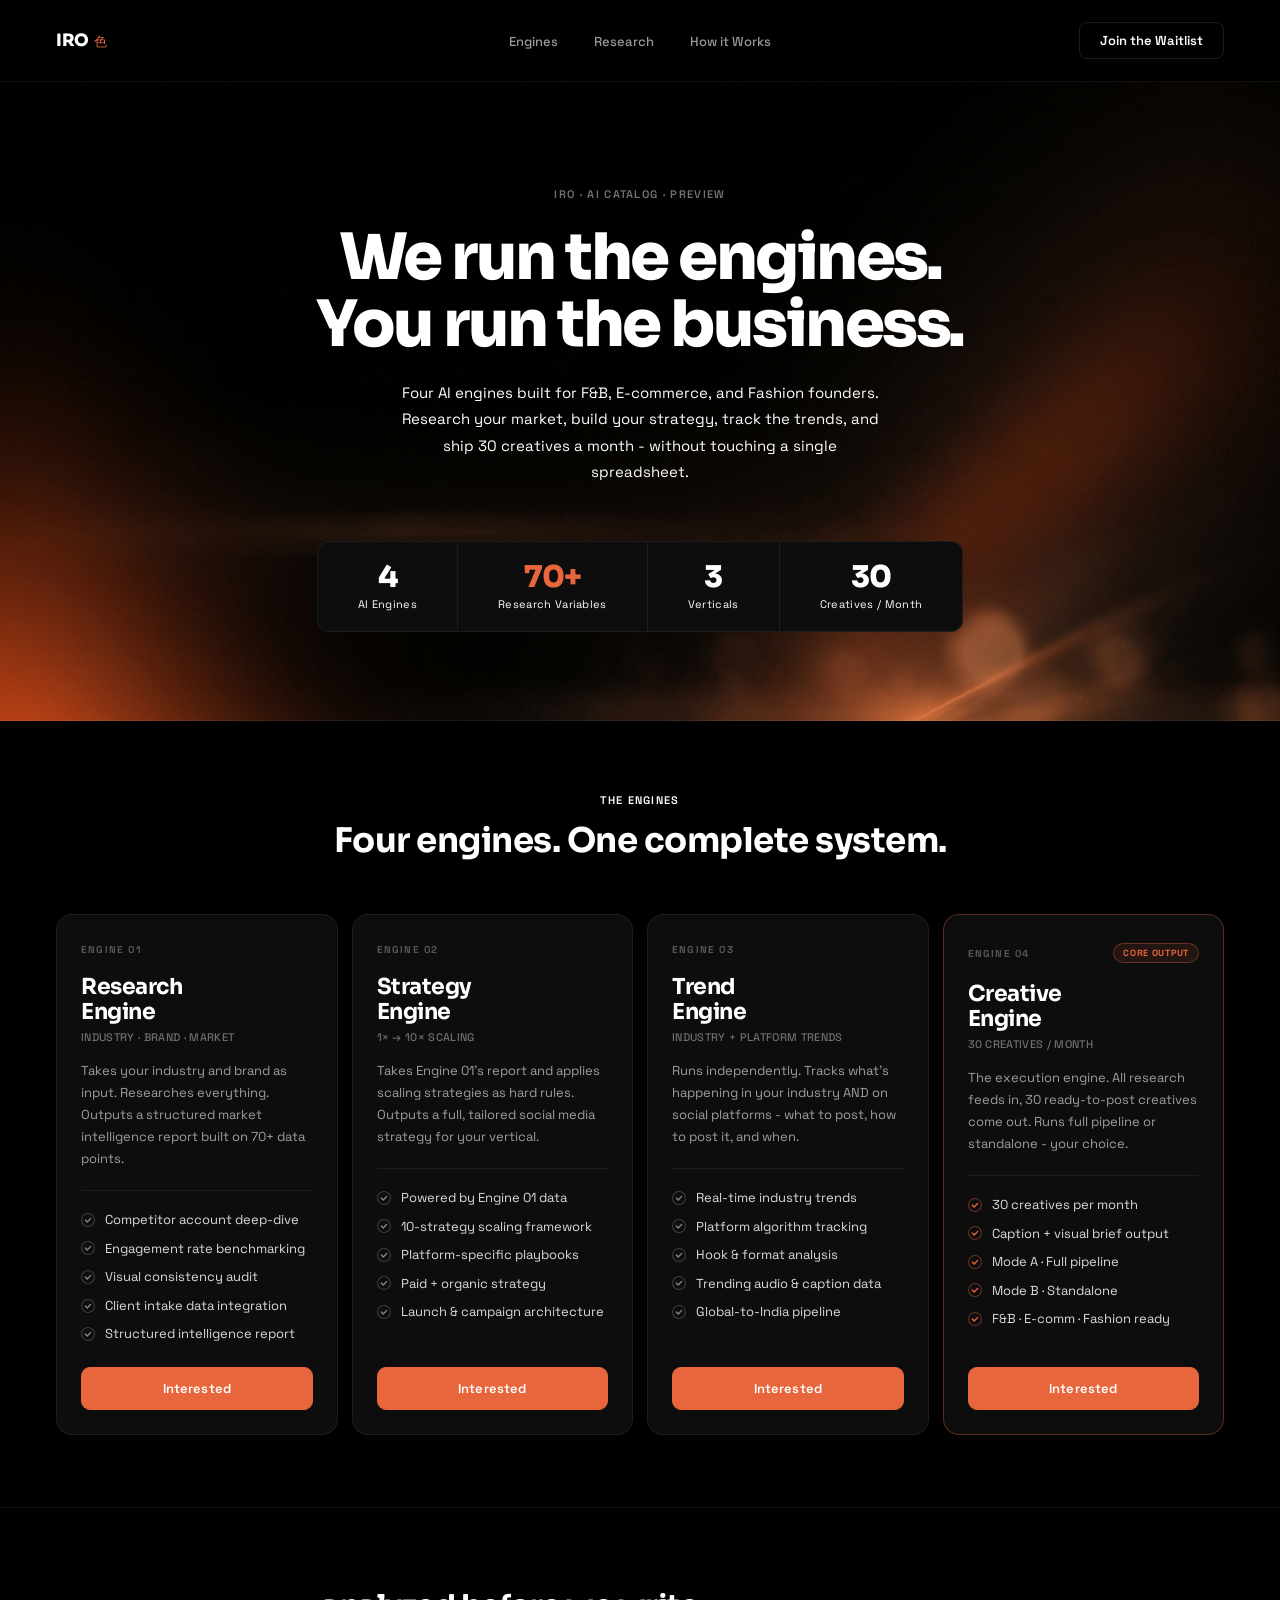
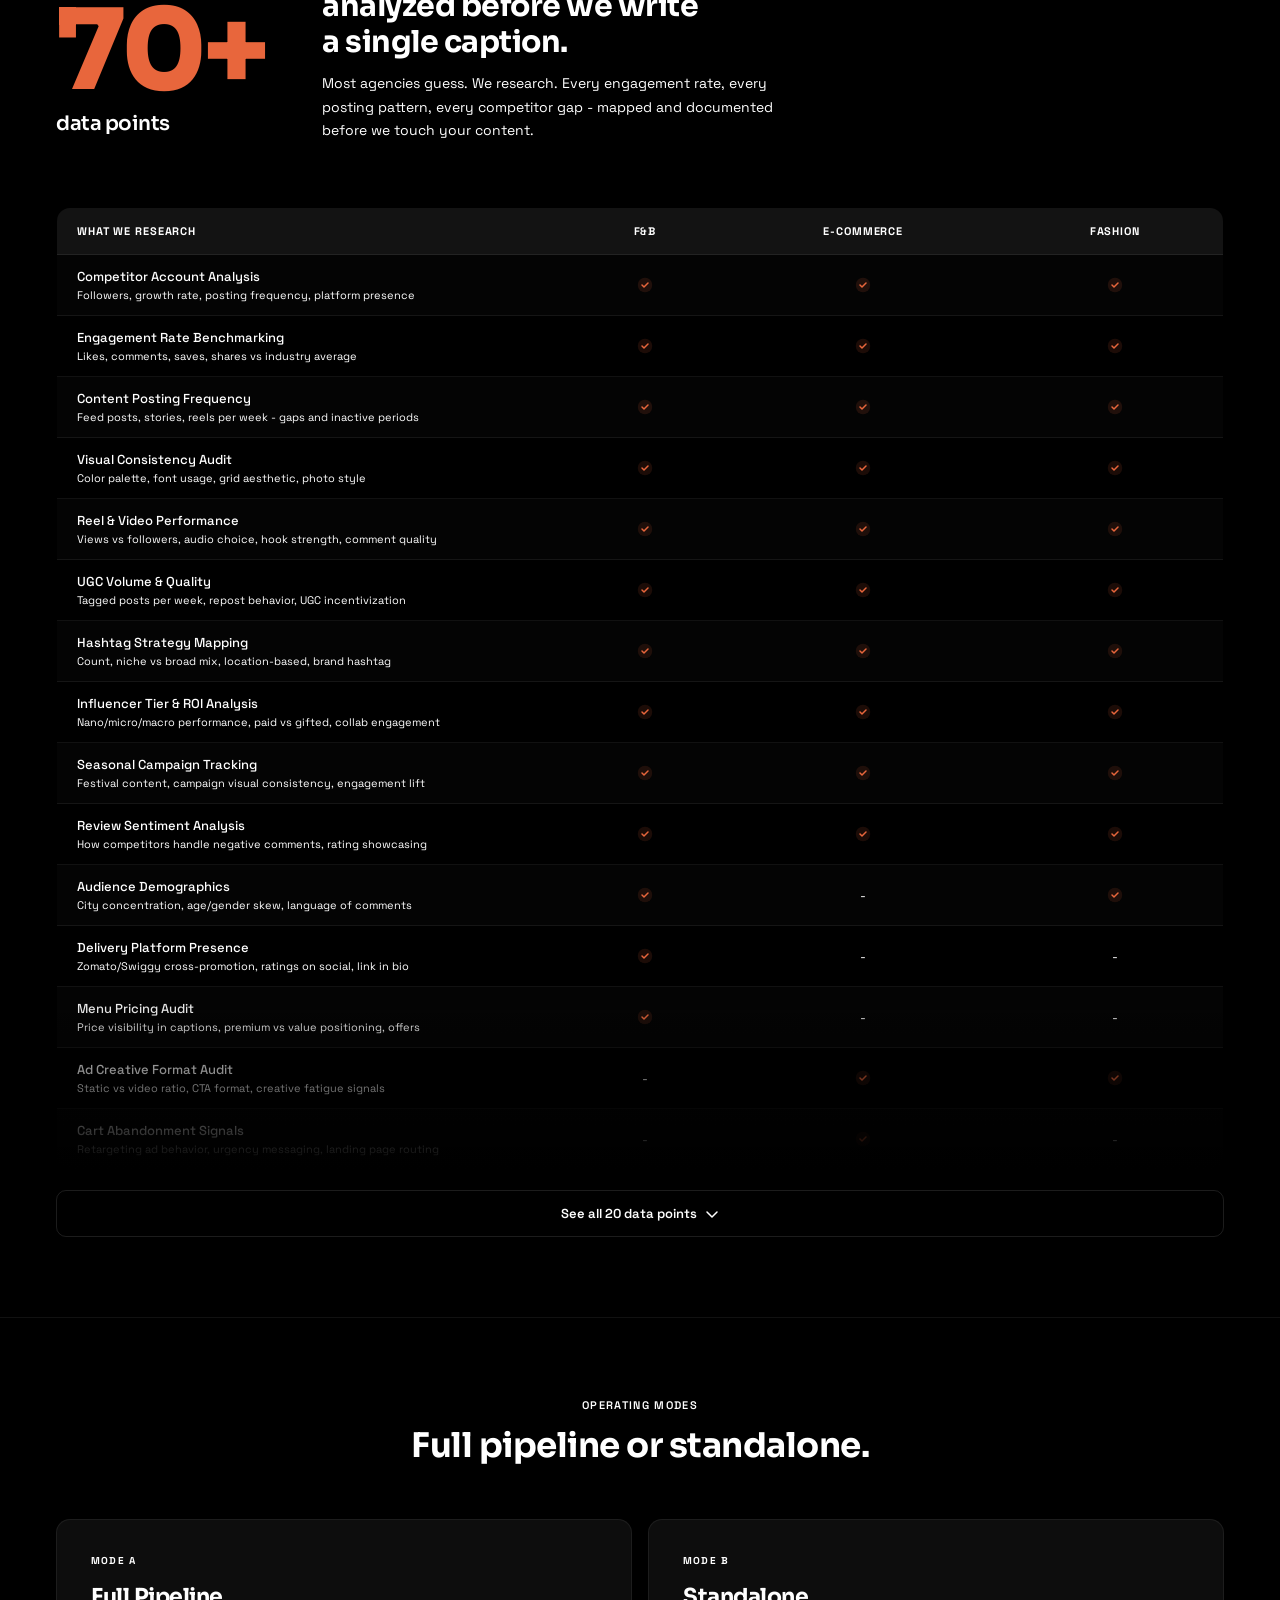
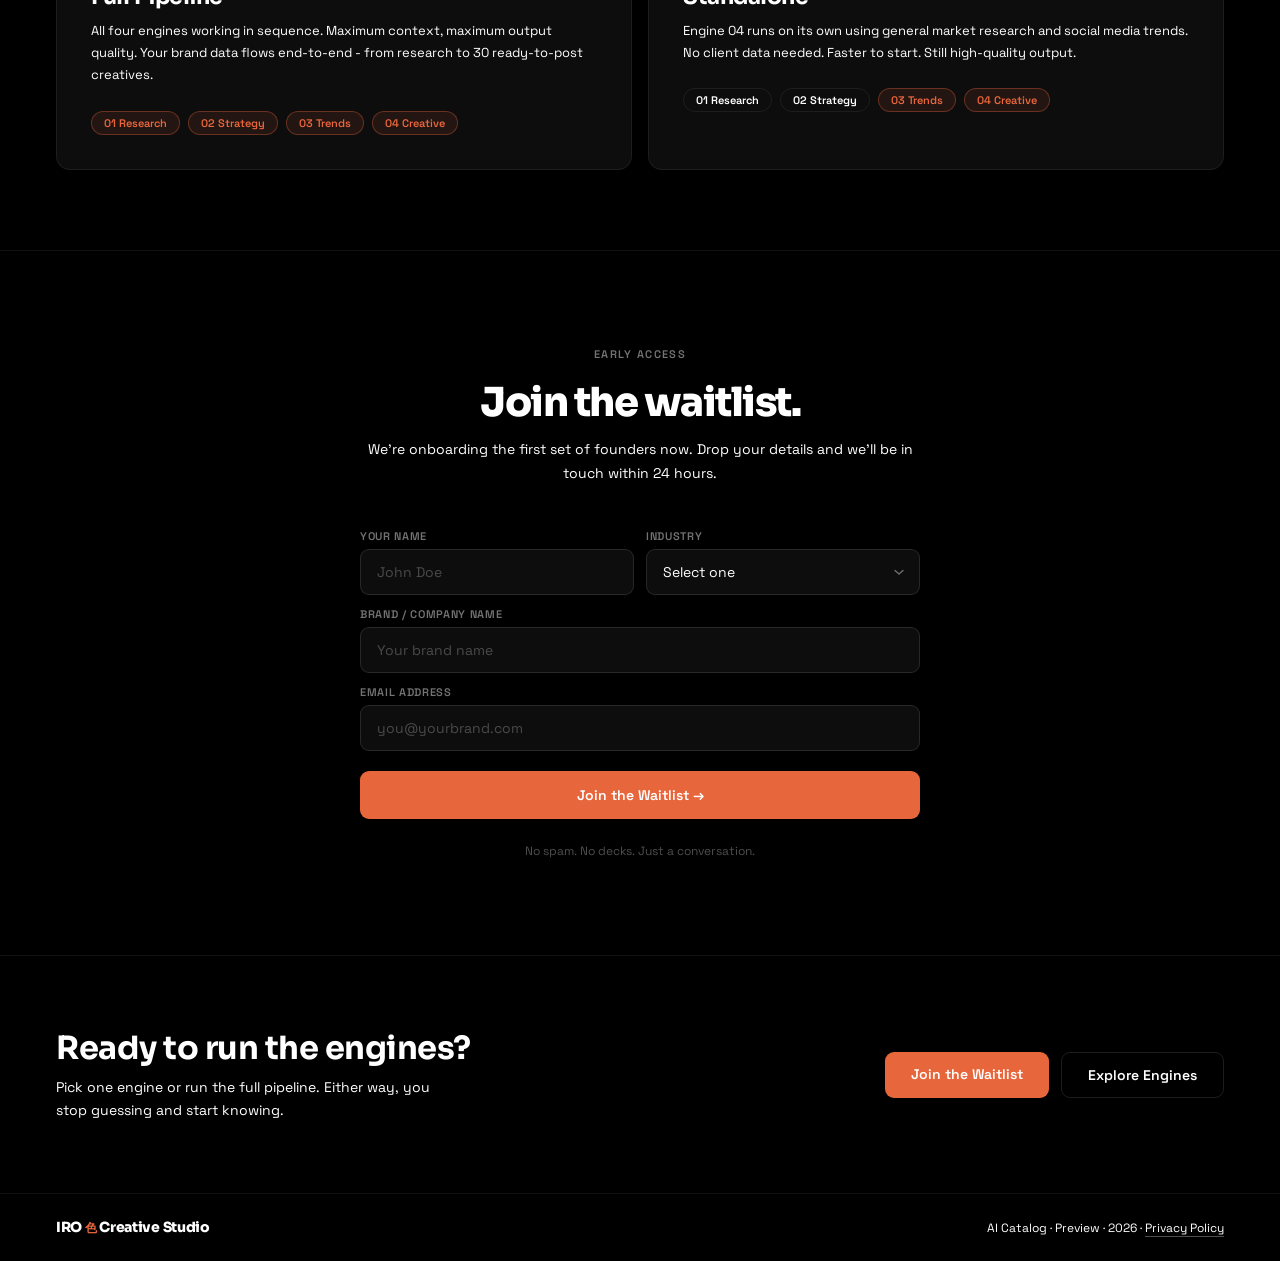
==== commit dac8cfa5: "Add files via upload" ====
--- a/engines/index.html
+++ b/engines/index.html
@@ -447,7 +447,7 @@
   <!-- SITE FOOTER -->
   <div class="site-footer">
     <span class="f-logo">IRO <span class="k">色</span> Creative Studio</span>
-    <span class="f-note">AI Catalog · Preview · 2026</span>
+    <span class="f-note">AI Catalog · Preview · 2026 · <a href="../privacy.html" style="color: inherit; text-decoration: none; border-bottom: 1px solid rgba(255,255,255,0.3);">Privacy Policy</a></span>
   </div>
 
 
